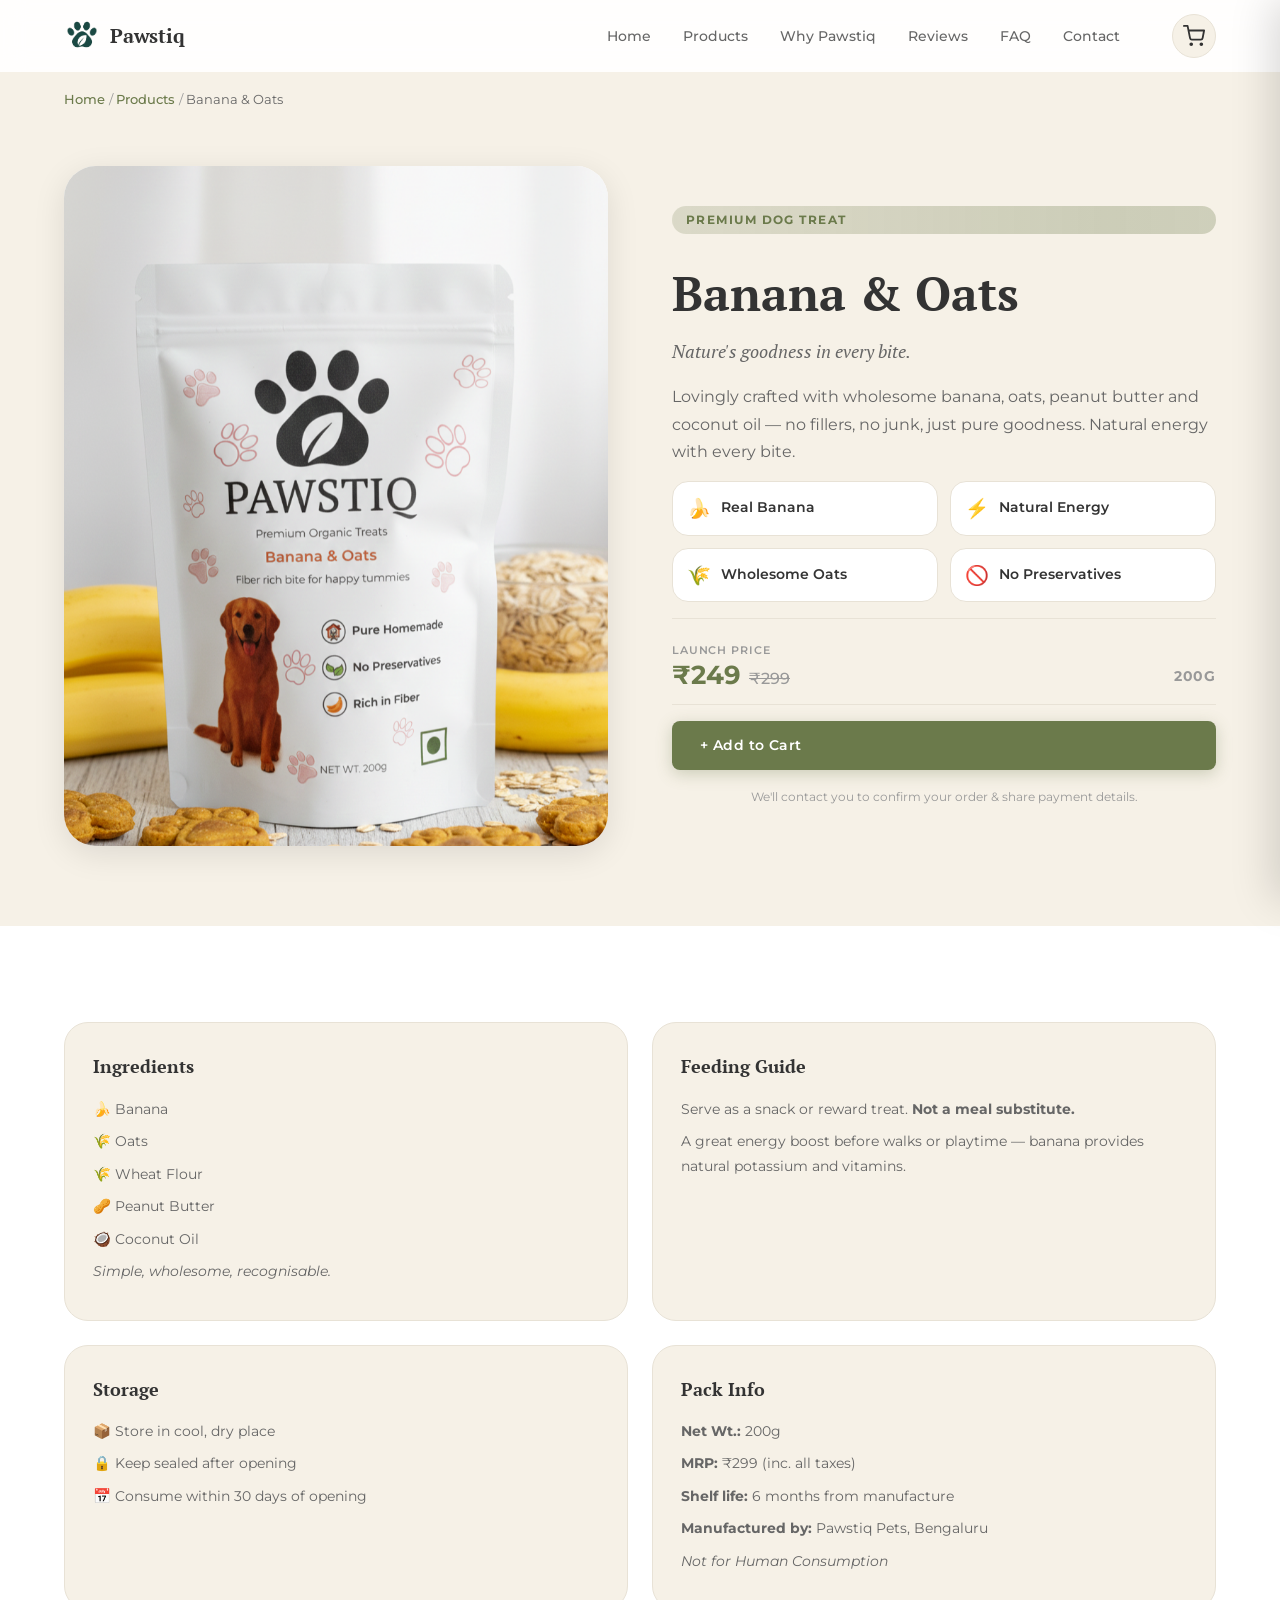
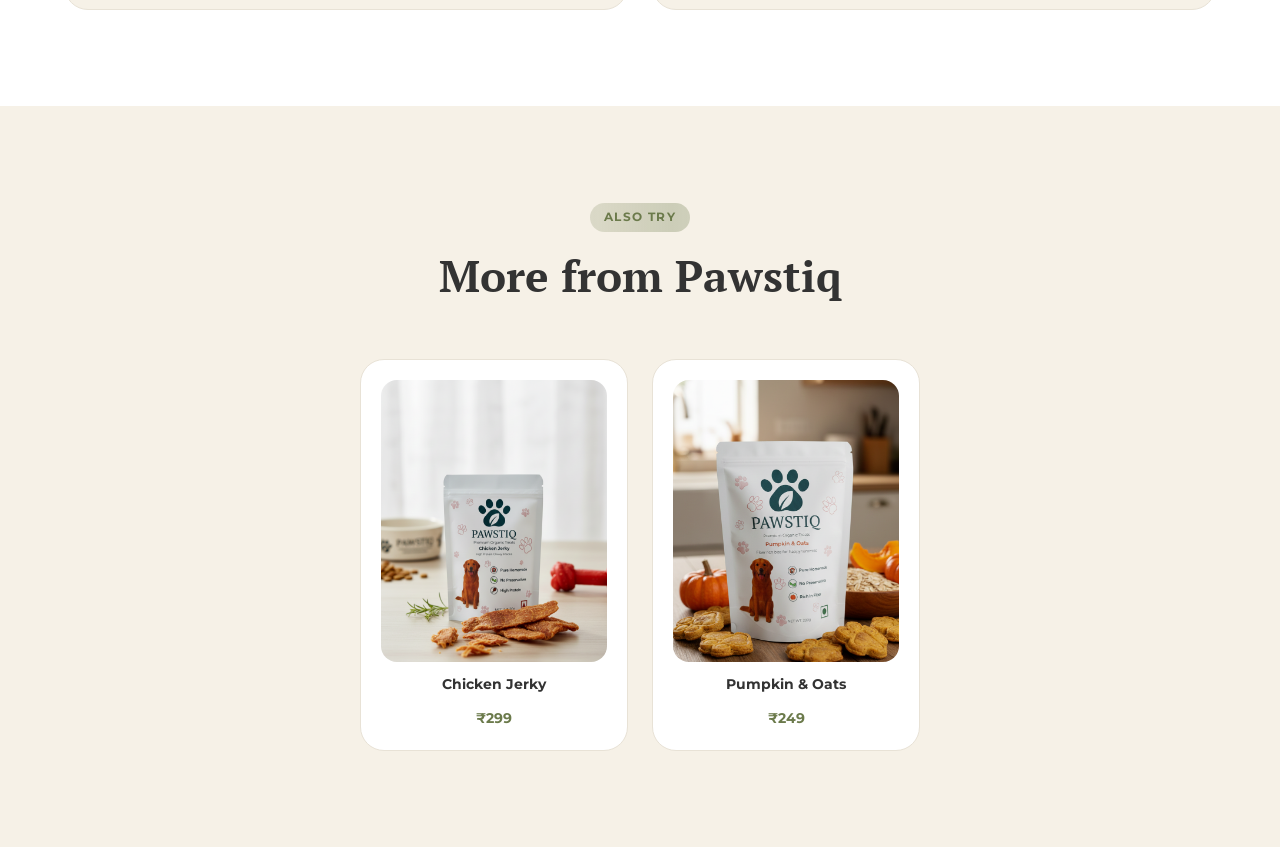
==== products/banana-oats.html @ e92ce101 "New product pages" ====
<!DOCTYPE html>
<html lang="en">
<head>
  <meta charset="UTF-8" />
  <meta name="viewport" content="width=device-width, initial-scale=1.0" />
  <title>Banana & Oats | Pawstiq Premium Organic Dog Treats</title>
  <meta name="description" content="Pawstiq Banana & Oats — banana, oats, wheat flour, peanut butter, coconut oil. Rich in fiber, natural energy. 200g for ₹249." />
  <link rel="icon" type="image/png" href="../assets/favicon.png" />
  <link rel="preconnect" href="https://fonts.googleapis.com" />
  <link rel="preconnect" href="https://fonts.gstatic.com" crossorigin />
  <link href="https://fonts.googleapis.com/css2?family=PT+Serif:ital,wght@0,400;0,700;1,400&family=Montserrat:wght@300;400;500;600;700&display=swap" rel="stylesheet" />
  <link rel="stylesheet" href="../css/style.css" />
  <link rel="stylesheet" href="../css/product.css" />
</head>
<body>

  <header class="navbar" id="navbar">
    <div class="nav-container">
      <a href="../index.html" class="nav-logo" aria-label="Pawstiq home">
        <img src="../assets/logo.png" alt="" class="logo-img" width="36" height="36" />
        <span class="logo-wordmark">Pawstiq</span>
      </a>
      <nav class="nav-menu" id="navMenu">
        <ul class="nav-list">
          <li><a href="../index.html#home" class="nav-link">Home</a></li>
          <li><a href="../index.html#products" class="nav-link">Products</a></li>
          <li><a href="../index.html#why-pawstiq" class="nav-link">Why Pawstiq</a></li>
          <li><a href="../index.html#reviews" class="nav-link">Reviews</a></li>
          <li><a href="../index.html#faq" class="nav-link">FAQ</a></li>
          <li><a href="../index.html#contact" class="nav-link">Contact</a></li>
        </ul>
      </nav>
      <button class="cart-btn" id="cartBtn" aria-label="Open cart">
        <svg width="22" height="22" viewBox="0 0 24 24" fill="none" stroke="currentColor" stroke-width="2" stroke-linecap="round" stroke-linejoin="round"><circle cx="9" cy="21" r="1"/><circle cx="20" cy="21" r="1"/><path d="M1 1h4l2.68 13.39a2 2 0 0 0 2 1.61h9.72a2 2 0 0 0 2-1.61L23 6H6"/></svg>
        <span class="cart-badge" id="cartBadge">0</span>
      </button>
      <button class="hamburger" id="hamburger" aria-label="Toggle menu" aria-expanded="false" aria-controls="navMenu">
        <span class="bar"></span><span class="bar"></span><span class="bar"></span>
      </button>
    </div>
  </header>

  <div class="breadcrumb">
    <div class="container">
      <a href="../index.html">Home</a> / <a href="../index.html#products">Products</a> / <span>Banana & Oats</span>
    </div>
  </div>

  <section class="product-hero">
    <div class="container">
      <div class="product-hero-grid">
        <div class="product-hero-image reveal">
          <img src="../images/banana.png" alt="Pawstiq Banana & Oats" />
        </div>
        <div class="product-hero-info reveal">
          <span class="section-tag">Premium Dog Treat</span>
          <h1 class="product-hero-title">Banana & Oats</h1>
          <p class="product-hero-tagline">Nature's goodness in every bite.</p>
          <p class="product-hero-desc">Lovingly crafted with wholesome banana, oats, peanut butter and coconut oil — no fillers, no junk, just pure goodness. Natural energy with every bite.</p>

          <div class="product-highlights">
            <div class="highlight-item"><span class="highlight-icon">🍌</span><span>Real Banana</span></div>
            <div class="highlight-item"><span class="highlight-icon">⚡</span><span>Natural Energy</span></div>
            <div class="highlight-item"><span class="highlight-icon">🌾</span><span>Wholesome Oats</span></div>
            <div class="highlight-item"><span class="highlight-icon">🚫</span><span>No Preservatives</span></div>
          </div>

          <div class="product-price-row">
            <div>
              <span class="price-label">Launch Price</span>
              <div class="price-value">₹249 <span class="price-mrp">₹299</span></div>
            </div>
            <span class="product-weight">200g</span>
          </div>

          <button class="btn btn-primary btn-lg add-to-cart-btn" data-id="banana" data-name="Banana & Oats" data-price="249" data-weight="200g" style="width:100%;justify-content:center;">+ Add to Cart</button>
          <p class="product-note">We'll contact you to confirm your order &amp; share payment details.</p>
        </div>
      </div>
    </div>
  </section>

  <section class="product-details section">
    <div class="container">
      <div class="product-details-grid">

        <div class="detail-card reveal">
          <h2>Ingredients</h2>
          <ul class="detail-list">
            <li>🍌 Banana</li>
            <li>🌾 Oats</li>
            <li>🌾 Wheat Flour</li>
            <li>🥜 Peanut Butter</li>
            <li>🥥 Coconut Oil</li>
          </ul>
          <p class="detail-note">Simple, wholesome, recognisable.</p>
        </div>

        <div class="detail-card reveal">
          <h2>Feeding Guide</h2>
          <p>Serve as a snack or reward treat. <strong>Not a meal substitute.</strong></p>
          <p>A great energy boost before walks or playtime — banana provides natural potassium and vitamins.</p>
        </div>

        <div class="detail-card reveal">
          <h2>Storage</h2>
          <ul class="detail-list">
            <li>📦 Store in cool, dry place</li>
            <li>🔒 Keep sealed after opening</li>
            <li>📅 Consume within 30 days of opening</li>
          </ul>
        </div>

        <div class="detail-card reveal">
          <h2>Pack Info</h2>
          <ul class="detail-list">
            <li><strong>Net Wt.:</strong> 200g</li>
            <li><strong>MRP:</strong> ₹299 (inc. all taxes)</li>
            <li><strong>Shelf life:</strong> 6 months from manufacture</li>
            <li><strong>Manufactured by:</strong> Pawstiq Pets, Bengaluru</li>
          </ul>
          <p class="detail-note">Not for Human Consumption</p>
        </div>

      </div>
    </div>
  </section>

  <section class="other-products section">
    <div class="container">
      <div class="section-header reveal">
        <span class="section-tag">Also Try</span>
        <h2 class="section-title">More from Pawstiq</h2>
      </div>
      <div class="other-products-grid">
        <a href="chicken-jerky.html" class="other-product-card reveal">
          <img src="../images/chicken.png" alt="Chicken Jerky" loading="lazy" />
          <span>Chicken Jerky</span>
          <span class="other-price">₹299</span>
        </a>
        <a href="pumpkin-oats.html" class="other-product-card reveal">
          <img src="../images/pumpkin.png" alt="Pumpkin & Oats" loading="lazy" />
          <span>Pumpkin & Oats</span>
          <span class="other-price">₹249</span>
        </a>
      </div>
    </div>
  </section>

  <!-- CART DRAWER -->
  <div class="cart-overlay" id="cartOverlay"></div>
  <div class="cart-drawer" id="cartDrawer" aria-label="Shopping cart">
    <div class="cart-header">
      <h2 class="cart-title">Your Cart</h2>
      <button class="cart-close" id="cartClose" aria-label="Close cart">&times;</button>
    </div>
    <div class="cart-empty" id="cartEmpty">
      <span>🐾</span>
      <p>Your cart is empty</p>
      <a href="../index.html#products" class="btn btn-outline" id="cartShopLink">Browse Treats</a>
    </div>
    <div class="cart-items" id="cartItems"></div>
    <div class="cart-footer" id="cartFooter">
      <div class="cart-total-row"><span>Total</span><span id="cartTotal">₹0</span></div>
      <button class="btn btn-primary btn-lg cart-checkout-btn" id="cartCheckoutBtn">Proceed to Checkout</button>
    </div>
  </div>

  <!-- CHECKOUT MODAL -->
  <div class="order-modal-overlay" id="orderModal" role="dialog" aria-modal="true" aria-label="Checkout">
    <div class="order-modal">
      <button class="order-modal-close" id="orderModalClose" aria-label="Close">&times;</button>
      <span class="section-tag">Checkout</span>
      <h2 class="order-modal-title">Delivery Details</h2>
      <p class="order-modal-subtitle">Fill in your details — we'll confirm and share payment info.</p>
      <form class="order-form" id="orderForm" novalidate>
        <div class="form-group"><label for="of-name">Your Name *</label><input type="text" id="of-name" name="name" placeholder="e.g. Priya Sharma" required /></div>
        <div class="form-group"><label for="of-phone">Phone Number *</label><input type="tel" id="of-phone" name="phone" placeholder="e.g. 9876543210" required /></div>
        <div class="form-group"><label for="of-address">House / Flat No. & Street *</label><textarea id="of-address" name="address" rows="2" placeholder="e.g. 12, 3rd Cross, MG Road" required></textarea></div>
        <div class="form-row">
          <div class="form-group"><label for="of-city">City *</label><input type="text" id="of-city" name="city" placeholder="Bengaluru" required /></div>
          <div class="form-group"><label for="of-state">State *</label><input type="text" id="of-state" name="state" placeholder="Karnataka" required /></div>
          <div class="form-group"><label for="of-pincode">Pincode *</label><input type="text" id="of-pincode" name="pincode" placeholder="560001" required maxlength="6" /></div>
        </div>
        <div class="form-group"><label for="of-notes">Special Instructions <span class="form-optional">(optional)</span></label><textarea id="of-notes" name="notes" rows="2" placeholder="Any allergies, delivery preferences, etc."></textarea></div>
        <div class="form-error" id="formError"></div>
        <button type="submit" class="btn btn-primary btn-lg form-submit" id="formSubmit">Review Order →</button>
      </form>
      <div class="order-confirm" id="orderConfirm">
        <span class="section-tag">Confirm Your Order</span>
        <h3 class="order-modal-title">Looks good?</h3>
        <div class="confirm-summary" id="confirmSummary"></div>
        <div class="confirm-actions"><button class="btn btn-outline" id="confirmBack">← Edit</button><button class="btn btn-primary" id="confirmSubmit">Yes, Place Order</button></div>
        <div class="form-error" id="confirmError"></div>
      </div>
      <div class="order-success" id="orderSuccess">
        <div class="order-success-icon">🐾</div>
        <h3>Order Received!</h3>
        <p>Thank you! We'll contact you shortly on <strong id="successPhone"></strong> to confirm your order and share payment details.</p>
        <button class="btn btn-outline" id="orderSuccessClose">Close</button>
      </div>
    </div>
  </div>

  <button class="back-to-top" id="backToTop" aria-label="Back to top">&#8593;</button>
  <script src="../js/script.js" defer></script>
</body>
</html>
---- css/style.css ----
/* =====================================================
   PAWSTIQ — Premium Organic Dog Treats
   style.css
   ===================================================== */

/* ---------- CSS Custom Properties ---------- */
:root {
  --olive:      #6B7A4B;
  --olive-dark: #556040;
  --olive-light:#8a9c5e;
  --beige:      #F6F1E7;
  --beige-dark: #ede6d6;
  --orange:     #E6A95A;
  --orange-dark:#d4913e;
  --white:      #FFFFFF;
  --text:       #333333;
  --text-light: #666666;
  --text-muted: #999999;
  --border:     #e8e2d6;

  --font-heading: 'PT Serif', Georgia, serif;
  --font-body:    'Montserrat', sans-serif;

  --radius-sm:  8px;
  --radius-md:  16px;
  --radius-lg:  24px;
  --radius-xl:  32px;

  --shadow-sm:  0 2px 8px rgba(0,0,0,.06);
  --shadow-md:  0 8px 32px rgba(0,0,0,.10);
  --shadow-lg:  0 16px 48px rgba(0,0,0,.14);
  --shadow-card:0 4px 24px rgba(107,122,75,.10);

  --transition: .3s ease;
  --nav-h:      72px;
}

/* ---------- Reset ---------- */
*, *::before, *::after { box-sizing: border-box; margin: 0; padding: 0; }
html { scroll-behavior: smooth; font-size: 16px; }
body {
  font-family: var(--font-body);
  color: var(--text);
  background: var(--white);
  line-height: 1.7;
  -webkit-font-smoothing: antialiased;
}
img { display: block; max-width: 100%; height: auto; }
a  { color: inherit; text-decoration: none; }
ul { list-style: none; }
button { cursor: pointer; border: none; background: none; font: inherit; }

/* ---------- Utility ---------- */
.container {
  width: 100%;
  max-width: 1200px;
  margin: 0 auto;
  padding: 0 24px;
}
.section { padding: 96px 0; }
.hide-mobile { display: none; }
@media (min-width: 768px) { .hide-mobile { display: inline; } }

/* ---------- Typography ---------- */
.section-tag {
  display: inline-block;
  font-size: .75rem;
  font-weight: 700;
  letter-spacing: .12em;
  text-transform: uppercase;
  color: var(--olive);
  background: rgba(107,122,75,.10);
  padding: 4px 14px;
  border-radius: 999px;
  margin-bottom: 16px;
}
.section-title {
  font-family: var(--font-heading);
  font-size: clamp(1.75rem, 4vw, 2.75rem);
  font-weight: 700;
  color: var(--text);
  line-height: 1.25;
  margin-bottom: 16px;
}
.section-subtitle {
  font-size: 1.05rem;
  color: var(--text-light);
  max-width: 560px;
}
.section-header {
  text-align: center;
  margin-bottom: 56px;
}
.section-header .section-subtitle { margin: 0 auto; }

/* ---------- Buttons ---------- */
.btn {
  display: inline-flex;
  align-items: center;
  gap: 8px;
  font-family: var(--font-body);
  font-size: .9rem;
  font-weight: 600;
  letter-spacing: .03em;
  padding: 12px 28px;
  border-radius: var(--radius-sm);
  transition: transform var(--transition), box-shadow var(--transition), background var(--transition), color var(--transition), border-color var(--transition);
  white-space: nowrap;
}
.btn:hover  { transform: translateY(-2px); }
.btn:active { transform: translateY(0); }

.btn-primary {
  background: var(--olive);
  color: var(--white);
  box-shadow: 0 4px 16px rgba(107,122,75,.30);
}
.btn-primary:hover {
  background: var(--olive-dark);
  box-shadow: 0 8px 24px rgba(107,122,75,.40);
}
.btn-outline {
  background: transparent;
  color: var(--olive);
  border: 2px solid var(--olive);
}
.btn-outline:hover {
  background: var(--olive);
  color: var(--white);
}
.btn-lg { font-size: 1rem; padding: 15px 36px; }

/* ======================================================
   NAVBAR
   ====================================================== */
.navbar {
  position: fixed;
  top: 0; left: 0; right: 0;
  z-index: 1000;
  height: var(--nav-h);
  background: rgba(255,255,255,.92);
  backdrop-filter: blur(12px);
  -webkit-backdrop-filter: blur(12px);
  border-bottom: 1px solid transparent;
  transition: border-color var(--transition), box-shadow var(--transition);
}
.navbar.scrolled {
  border-color: var(--border);
  box-shadow: var(--shadow-sm);
}
.nav-container {
  max-width: 1200px;
  margin: 0 auto;
  padding: 0 24px;
  height: 100%;
  display: flex;
  align-items: center;
  gap: 32px;
}
.nav-logo { flex-shrink: 0; display: flex; align-items: center; gap: 10px; }
.logo-img { height: 36px; width: 36px; object-fit: contain; }
.logo-wordmark {
  font-family: var(--font-heading);
  font-size: 1.25rem;
  font-weight: 700;
  color: var(--text);
  letter-spacing: -.01em;
}
.nav-menu { margin-left: auto; }
.nav-list {
  display: flex;
  align-items: center;
  gap: 8px;
}
.nav-link {
  font-size: .875rem;
  font-weight: 500;
  color: var(--text-light);
  padding: 6px 12px;
  border-radius: var(--radius-sm);
  transition: color var(--transition), background var(--transition);
}
.nav-link:hover, .nav-link.active {
  color: var(--olive);
  background: rgba(107,122,75,.08);
}
.nav-cta { margin-left: 8px; padding: 10px 22px; }
.hamburger {
  display: none;
  flex-direction: column;
  gap: 5px;
  padding: 8px;
  margin-left: auto;
}
.bar {
  width: 22px;
  height: 2px;
  background: var(--text);
  border-radius: 2px;
  transition: transform var(--transition), opacity var(--transition);
}
.hamburger.open .bar:nth-child(1) { transform: rotate(45deg) translate(5px,5px); }
.hamburger.open .bar:nth-child(2) { opacity: 0; }
.hamburger.open .bar:nth-child(3) { transform: rotate(-45deg) translate(5px,-5px); }

/* ======================================================
   HERO
   ====================================================== */
.hero {
  position: relative;
  min-height: 100vh;
  display: flex;
  align-items: center;
  overflow: hidden;
}
.hero-bg {
  position: absolute;
  inset: 0;
  z-index: 0;
}
.hero-img {
  width: 100%;
  height: 100%;
  object-fit: cover;
  object-position: center 30%;
}
.hero-overlay {
  position: absolute;
  inset: 0;
  background: linear-gradient(
    135deg,
    rgba(30,45,15,.82) 0%,
    rgba(50,65,25,.65) 50%,
    rgba(30,45,15,.50) 100%
  );
}
.hero-content {
  position: relative;
  z-index: 1;
  max-width: 700px;
  padding: calc(var(--nav-h) + 48px) 24px 80px;
  margin: 0 auto 0 calc(50% - 600px);
}
@media (max-width: 1260px) { .hero-content { margin-left: 24px; } }
.hero-tag {
  display: inline-block;
  font-size: .72rem;
  font-weight: 700;
  letter-spacing: .14em;
  text-transform: uppercase;
  color: var(--orange);
  background: rgba(230,169,90,.15);
  border: 1px solid rgba(230,169,90,.30);
  padding: 5px 14px;
  border-radius: 999px;
  margin-bottom: 24px;
}
.hero-headline {
  font-family: var(--font-heading);
  font-size: clamp(2.5rem, 6vw, 4.5rem);
  font-weight: 700;
  color: var(--white);
  line-height: 1.15;
  margin-bottom: 24px;
}
.hero-sub {
  font-size: clamp(.95rem, 2vw, 1.2rem);
  color: rgba(255,255,255,.82);
  margin-bottom: 40px;
  line-height: 1.7;
}
.hero-actions {
  display: flex;
  flex-wrap: wrap;
  gap: 16px;
  margin-bottom: 40px;
}
.hero-actions .btn-outline {
  color: var(--white);
  border-color: rgba(255,255,255,.6);
}
.hero-actions .btn-outline:hover {
  background: rgba(255,255,255,.15);
  border-color: var(--white);
}
.hero-trust {
  display: flex;
  flex-wrap: wrap;
  gap: 16px;
}
.hero-trust span {
  font-size: .8rem;
  font-weight: 600;
  color: rgba(255,255,255,.75);
  letter-spacing: .04em;
}

/* ======================================================
   ABOUT
   ====================================================== */
.about { background: var(--beige); }
.about-inner { max-width: 720px; margin: 0 auto; text-align: center; }
.about-badge {
  display: inline-block;
  font-size: .72rem;
  font-weight: 700;
  letter-spacing: .12em;
  text-transform: uppercase;
  color: var(--orange);
  margin-bottom: 16px;
}
.about-text {
  font-size: 1.05rem;
  color: var(--text-light);
  margin-bottom: 16px;
}
.about-stats {
  display: flex;
  justify-content: center;
  gap: 48px;
  margin-top: 48px;
  padding-top: 48px;
  border-top: 1px solid var(--border);
  flex-wrap: wrap;
}
.stat { text-align: center; }
.stat-number {
  display: block;
  font-family: var(--font-heading);
  font-size: 2.25rem;
  font-weight: 700;
  color: var(--olive);
  line-height: 1;
  margin-bottom: 6px;
}
.stat-label {
  font-size: .78rem;
  font-weight: 600;
  letter-spacing: .08em;
  text-transform: uppercase;
  color: var(--text-muted);
}

/* ======================================================
   WHY PAWSTIQ / PROMISE
   ====================================================== */
.promise { background: var(--white); }
.promise-grid {
  display: grid;
  grid-template-columns: repeat(2, 1fr);
  gap: 24px;
}
@media (min-width: 900px) {
  .promise-grid { grid-template-columns: repeat(4, 1fr); }
}
.promise-card {
  background: var(--beige);
  border-radius: var(--radius-lg);
  padding: 36px 28px;
  border: 1px solid var(--border);
  transition: transform var(--transition), box-shadow var(--transition);
}
.promise-card:hover {
  transform: translateY(-6px);
  box-shadow: var(--shadow-card);
}
.promise-icon {
  font-size: 2.25rem;
  margin-bottom: 16px;
}
.promise-card h3 {
  font-family: var(--font-heading);
  font-size: 1.15rem;
  margin-bottom: 10px;
}
.promise-card p { font-size: .9rem; color: var(--text-light); }

/* ---------- About ---------- */
.about { background: var(--beige); }
.about-inner { max-width: 720px; margin: 0 auto; text-align: center; }

/* ---------- Promise ---------- */
.products { background: var(--beige); }
.products-grid {
  display: grid;
  grid-template-columns: 1fr;
  gap: 28px;
}
@media (min-width: 640px) {
  .products-grid { grid-template-columns: repeat(2, 1fr); }
}
@media (min-width: 960px) {
  .products-grid { grid-template-columns: repeat(3, 1fr); }
}
.product-card {
  background: var(--white);
  border-radius: var(--radius-xl);
  overflow: hidden;
  border: 1px solid var(--border);
  box-shadow: var(--shadow-sm);
  transition: transform var(--transition), box-shadow var(--transition);
  position: relative;
  display: flex;
  flex-direction: column;
}
.product-card:hover {
  transform: translateY(-8px);
  box-shadow: var(--shadow-md);
}
.product-badge {
  position: absolute;
  top: 16px;
  left: 16px;
  z-index: 2;
  font-size: .7rem;
  font-weight: 700;
  letter-spacing: .08em;
  text-transform: uppercase;
  color: var(--white);
  background: var(--orange);
  padding: 4px 12px;
  border-radius: 999px;
}
.product-image-wrap {
  background: var(--beige);
  aspect-ratio: 4/5;
  display: flex;
  align-items: center;
  justify-content: center;
  overflow: hidden;
  padding: 0;
}
.product-img {
  width: 100%;
  height: 100%;
  object-fit: cover;
  transition: transform .5s ease;
}
.product-card:hover .product-img { transform: scale(1.05); }
.product-body {
  padding: 28px;
  flex: 1;
  display: flex;
  flex-direction: column;
}
.product-name {
  font-family: var(--font-heading);
  font-size: 1.4rem;
  margin-bottom: 10px;
}
.product-desc {
  font-size: .9rem;
  color: var(--text-light);
  margin-bottom: 16px;
  line-height: 1.65;
}
.product-tags {
  display: flex;
  flex-wrap: wrap;
  gap: 8px;
  margin-bottom: 24px;
}
.product-tags li {
  font-size: .75rem;
  font-weight: 600;
  color: var(--olive);
  background: rgba(107,122,75,.10);
  padding: 4px 12px;
  border-radius: 999px;
}
.product-footer {
  display: flex;
  align-items: center;
  justify-content: space-between;
  gap: 12px;
  margin-top: auto;
  flex-wrap: wrap;
}
.product-price { display: flex; flex-direction: column; }
.price-label {
  font-size: .68rem;
  font-weight: 600;
  letter-spacing: .08em;
  text-transform: uppercase;
  color: var(--text-muted);
}
.price-value {
  font-family: var(--font-body), 'Noto Sans', Arial, sans-serif;
  font-size: 1.6rem;
  font-weight: 700;
  color: var(--olive);
  line-height: 1;
  display: flex;
  align-items: baseline;
  gap: 8px;
}
.price-mrp {
  font-size: 1rem;
  font-weight: 500;
  color: var(--text-muted);
  text-decoration: line-through;
}
.section-cta {
  text-align: center;
  margin-top: 56px;
}
.section-cta p {
  font-size: 1rem;
  color: var(--text-light);
  margin-bottom: 20px;
  font-style: italic;
}

/* ======================================================
   INGREDIENTS
   ====================================================== */
.ingredients { background: var(--olive); }
.ingredients .section-tag { color: var(--orange); background: rgba(230,169,90,.15); }
.ingredients .section-title { color: var(--white); }
.ingredients .section-subtitle { color: rgba(255,255,255,.75); }
.ingredients-grid {
  display: grid;
  grid-template-columns: repeat(4, 1fr);
  gap: 20px;
  margin-bottom: 40px;
}
@media (min-width: 960px) {
  .ingredients-grid { grid-template-columns: repeat(7, 1fr); }
}
.ingredient {
  background: rgba(255,255,255,.10);
  border: 1px solid rgba(255,255,255,.18);
  border-radius: var(--radius-md);
  padding: 28px 16px;
  text-align: center;
  transition: background var(--transition), transform var(--transition);
}
.ingredient:hover {
  background: rgba(255,255,255,.18);
  transform: translateY(-4px);
}
.ingredient-icon { font-size: 2.25rem; display: block; margin-bottom: 10px; }
.ingredient-name {
  font-size: .8rem;
  font-weight: 600;
  color: rgba(255,255,255,.85);
  letter-spacing: .04em;
}
.ingredients-note {
  text-align: center;
  font-style: italic;
  font-size: .95rem;
  color: rgba(255,255,255,.65);
}

/* ======================================================
   TESTIMONIALS
   ====================================================== */
.reviews { background: var(--white); }
.testimonials-slider {
  overflow: hidden;
  border-radius: var(--radius-lg);
}
.testimonials-track {
  display: flex;
  gap: 24px;
  transition: transform .5s cubic-bezier(.4,0,.2,1);
}
.testimonial-card {
  flex: 0 0 calc(33.33% - 16px);
  background: var(--beige);
  border-radius: var(--radius-lg);
  padding: 32px 28px;
  border: 1px solid var(--border);
}
.testimonial-top {
  display: flex;
  align-items: center;
  justify-content: space-between;
  margin-bottom: 16px;
}
.testimonial-avatar {
  width: 48px;
  height: 48px;
  border-radius: 50%;
  background: var(--beige-dark);
  border: 2px solid var(--border);
  display: flex;
  align-items: center;
  justify-content: center;
  font-size: 1.5rem;
}
.testimonial-stars {
  color: var(--orange);
  font-size: 1rem;
  letter-spacing: .05em;
}
.testimonial-text {
  font-size: .92rem;
  color: var(--text-light);
  line-height: 1.7;
  font-style: italic;
  margin-bottom: 20px;
}
.testimonial-author { display: flex; flex-direction: column; gap: 2px; }
.author-name { font-size: .9rem; font-weight: 700; color: var(--text); }
.author-location { font-size: .78rem; color: var(--text-muted); }
.testimonial-link {
  display: inline-block;
  margin-top: 14px;
  font-size: .78rem;
  font-weight: 600;
  color: var(--olive);
  letter-spacing: .03em;
  transition: color var(--transition);
}
.testimonial-link:hover { color: var(--olive-dark); }
.slider-controls {
  display: flex;
  align-items: center;
  justify-content: center;
  gap: 16px;
  margin-top: 32px;
}
.slider-btn {
  width: 44px;
  height: 44px;
  border-radius: 50%;
  border: 2px solid var(--border);
  background: var(--white);
  color: var(--text);
  font-size: 1.1rem;
  transition: background var(--transition), border-color var(--transition), color var(--transition);
}
.slider-btn:hover {
  background: var(--olive);
  border-color: var(--olive);
  color: var(--white);
}
.slider-dots { display: flex; gap: 8px; }
.dot {
  width: 8px;
  height: 8px;
  border-radius: 50%;
  background: var(--border);
  cursor: pointer;
  transition: background var(--transition), transform var(--transition);
}
.dot.active { background: var(--olive); transform: scale(1.3); }

/* ======================================================
   INSTAGRAM GALLERY
   ====================================================== */
.instagram { background: var(--beige); }
.instagram-grid {
  display: grid;
  grid-template-columns: repeat(3, 1fr);
  gap: 12px;
}
.insta-item {
  position: relative;
  aspect-ratio: 1;
  border-radius: var(--radius-md);
  overflow: hidden;
  display: block;
}
.insta-placeholder {
  width: 100%;
  height: 100%;
  display: flex;
  align-items: center;
  justify-content: center;
}
.insta-emoji { font-size: 3rem; }
.insta-overlay {
  position: absolute;
  inset: 0;
  background: rgba(107,122,75,.75);
  display: flex;
  align-items: center;
  justify-content: center;
  opacity: 0;
  transition: opacity var(--transition);
}
.insta-overlay span {
  color: var(--white);
  font-size: .8rem;
  font-weight: 600;
  letter-spacing: .04em;
}
.insta-item:hover .insta-overlay { opacity: 1; }

/* ======================================================
   FAQ
   ====================================================== */
.faq { background: var(--white); }
.faq-list {
  max-width: 760px;
  margin: 0 auto;
  display: flex;
  flex-direction: column;
  gap: 12px;
}
.faq-item {
  border: 1px solid var(--border);
  border-radius: var(--radius-md);
  overflow: hidden;
  transition: box-shadow var(--transition);
}
.faq-item:has(.faq-question[aria-expanded="true"]) { box-shadow: var(--shadow-sm); }
.faq-question {
  width: 100%;
  display: flex;
  align-items: center;
  justify-content: space-between;
  padding: 20px 24px;
  font-size: .95rem;
  font-weight: 600;
  color: var(--text);
  text-align: left;
  background: var(--white);
  transition: background var(--transition), color var(--transition);
  gap: 16px;
}
.faq-question:hover { background: var(--beige); color: var(--olive); }
.faq-question[aria-expanded="true"] {
  background: var(--beige);
  color: var(--olive);
  border-bottom: 1px solid var(--border);
}
.faq-icon {
  font-size: 1.4rem;
  font-weight: 300;
  flex-shrink: 0;
  color: var(--olive);
  transition: transform var(--transition);
  line-height: 1;
}
.faq-question[aria-expanded="true"] .faq-icon { transform: rotate(45deg); }
.faq-answer {
  max-height: 0;
  overflow: hidden;
  transition: max-height .4s ease, padding .3s ease;
}
.faq-answer.open { max-height: 300px; }
.faq-answer p {
  padding: 20px 24px;
  font-size: .9rem;
  color: var(--text-light);
  line-height: 1.7;
}
.faq-answer a { color: var(--olive); font-weight: 600; text-decoration: underline; }

/* ======================================================
   CONTACT
   ====================================================== */
.contact { background: var(--beige); }
.contact-grid {
  display: grid;
  grid-template-columns: repeat(auto-fit, minmax(230px, 1fr));
  gap: 24px;
}
.contact-card {
  background: var(--white);
  border-radius: var(--radius-lg);
  padding: 32px 24px;
  text-align: center;
  border: 1px solid var(--border);
  transition: transform var(--transition), box-shadow var(--transition);
}
.contact-card:hover {
  transform: translateY(-4px);
  box-shadow: var(--shadow-card);
}
.contact-icon { font-size: 2rem; margin-bottom: 12px; }
.contact-card h3 {
  font-family: var(--font-heading);
  font-size: 1.1rem;
  margin-bottom: 8px;
}
.contact-card p { font-size: .88rem; color: var(--text-light); margin-bottom: 16px; }
.contact-location {
  font-size: .88rem;
  font-weight: 600;
  color: var(--text-muted);
}
.qr-code {
  display: block;
  margin: 0 auto 16px;
  border-radius: var(--radius-sm);
  border: 1px solid var(--border);
}

/* ======================================================
   FOOTER
   ====================================================== */
.footer {
  background: #1c2412;
  color: rgba(255,255,255,.65);
  padding: 64px 0 0;
}
.footer-grid {
  display: grid;
  grid-template-columns: 2fr 1fr 1fr 1.5fr;
  gap: 48px;
  padding-bottom: 48px;
  border-bottom: 1px solid rgba(255,255,255,.10);
}
.footer-logo-wrap {
  display: flex;
  align-items: center;
  gap: 10px;
  margin-bottom: 16px;
}
.footer-logo { width: 36px; height: 36px; object-fit: contain; filter: brightness(0) invert(1); }
.footer-logo-wordmark {
  font-family: var(--font-heading);
  font-size: 1.25rem;
  font-weight: 700;
  color: var(--white);
  letter-spacing: -.01em;
}
.footer-brand p { font-size: .88rem; line-height: 1.7; max-width: 280px; }
.footer-socials {
  display: flex;
  gap: 16px;
  margin-top: 20px;
}
.footer-socials a {
  width: 36px;
  height: 36px;
  border-radius: 50%;
  background: rgba(255,255,255,.08);
  display: flex;
  align-items: center;
  justify-content: center;
  color: rgba(255,255,255,.65);
  transition: background var(--transition), color var(--transition);
}
.footer-socials a:hover {
  background: var(--olive);
  color: var(--white);
}
.footer-links h4, .footer-contact h4 {
  font-family: var(--font-heading);
  font-size: .95rem;
  color: var(--white);
  margin-bottom: 20px;
}
.footer-links ul { display: flex; flex-direction: column; gap: 10px; }
.footer-links a {
  font-size: .88rem;
  color: rgba(255,255,255,.55);
  transition: color var(--transition);
}
.footer-links a:hover { color: var(--orange); }
.footer-contact p { font-size: .88rem; margin-bottom: 8px; }
.footer-contact a {
  color: rgba(255,255,255,.55);
  transition: color var(--transition);
}
.footer-contact a:hover { color: var(--orange); }
.footer-bottom {
  display: flex;
  align-items: center;
  justify-content: space-between;
  padding: 24px 0;
  font-size: .82rem;
  flex-wrap: wrap;
  gap: 8px;
}

/* ======================================================
   FLOATING WHATSAPP
   ====================================================== */
.whatsapp-float {
  position: fixed;
  bottom: 28px;
  right: 28px;
  z-index: 999;
  width: 56px;
  height: 56px;
  border-radius: 50%;
  background: #25d366;
  color: var(--white);
  display: flex;
  align-items: center;
  justify-content: center;
  box-shadow: 0 4px 20px rgba(37,211,102,.45);
  transition: transform var(--transition), box-shadow var(--transition);
}
.whatsapp-float:hover {
  transform: scale(1.1);
  box-shadow: 0 8px 28px rgba(37,211,102,.55);
}
.whatsapp-tooltip {
  position: absolute;
  right: 68px;
  white-space: nowrap;
  background: var(--text);
  color: var(--white);
  font-size: .78rem;
  font-weight: 600;
  padding: 6px 14px;
  border-radius: var(--radius-sm);
  opacity: 0;
  pointer-events: none;
  transform: translateX(8px);
  transition: opacity var(--transition), transform var(--transition);
}
.whatsapp-tooltip::after {
  content: '';
  position: absolute;
  right: -6px;
  top: 50%;
  transform: translateY(-50%);
  border: 6px solid transparent;
  border-left-color: var(--text);
  border-right: none;
}
.whatsapp-float:hover .whatsapp-tooltip {
  opacity: 1;
  transform: translateX(0);
}

.form-row {
  display: grid;
  grid-template-columns: 1fr 1fr 1fr;
  gap: 12px;
}
@media (max-width: 480px) {
  .form-row { grid-template-columns: 1fr 1fr; }
}
.order-total {
  display: flex;
  align-items: center;
  justify-content: space-between;
  background: var(--beige-dark);
  border: 1.5px solid var(--border);
  border-radius: var(--radius-sm);
  padding: 12px 16px;
  font-weight: 700;
}
.order-total span:first-child {
  font-size: .85rem;
  letter-spacing: .05em;
  text-transform: uppercase;
  color: var(--text-light);
}
#orderTotalAmount {
  font-family: var(--font-body);
  font-size: 1.3rem;
  color: var(--olive);
}
.order-form { display: flex; flex-direction: column; gap: 16px; }
.form-group { display: flex; flex-direction: column; gap: 6px; }
.form-group label {
  font-size: .82rem;
  font-weight: 700;
  letter-spacing: .04em;
  text-transform: uppercase;
  color: var(--text);
}
.form-optional { font-weight: 400; text-transform: none; color: var(--text-muted); }
.form-group input,
.form-group textarea,
.form-group select {
  font-family: var(--font-body);
  font-size: .95rem;
  color: var(--text);
  background: var(--beige);
  border: 1.5px solid var(--border);
  border-radius: var(--radius-sm);
  padding: 10px 14px;
  transition: border-color var(--transition), box-shadow var(--transition);
  width: 100%;
  resize: none;
}
.form-group input:focus,
.form-group textarea:focus,
.form-group select:focus {
  outline: none;
  border-color: var(--olive);
  box-shadow: 0 0 0 3px rgba(107,122,75,.12);
}
.form-section-label {
  font-size: .82rem;
  font-weight: 700;
  letter-spacing: .04em;
  text-transform: uppercase;
  color: var(--text);
  margin-bottom: -4px;
}
.form-qty-grid { display: flex; flex-direction: column; gap: 10px; }
.form-qty-item {
  display: flex;
  align-items: center;
  gap: 12px;
  background: var(--beige);
  border: 1.5px solid var(--border);
  border-radius: var(--radius-sm);
  padding: 12px 14px;
}
.form-qty-name { font-size: .9rem; font-weight: 600; flex: 1; }
.form-qty-price { font-size: .78rem; color: var(--text-muted); }
.form-qty-item select {
  width: 70px;
  padding: 6px 10px;
  flex-shrink: 0;
  background: var(--white);
}
.form-error {
  font-size: .85rem;
  color: #c0392b;
  min-height: 20px;
}
.form-submit { width: 100%; justify-content: center; margin-top: 4px; }
.form-submit:disabled { opacity: .65; cursor: not-allowed; transform: none; }

/* Confirmation step */
.order-confirm { display: none; }
.order-confirm.show { display: block; }
.confirm-summary {
  background: var(--beige);
  border: 1.5px solid var(--border);
  border-radius: var(--radius-md);
  padding: 16px 20px;
  margin: 16px 0;
  font-size: .9rem;
  line-height: 2;
}
.confirm-summary strong { color: var(--olive); }
.confirm-actions {
  display: flex;
  gap: 12px;
  margin-top: 4px;
}
.confirm-actions .btn { flex: 1; justify-content: center; }
.order-success {
  display: none;
  text-align: center;
  padding: 24px 0;
}
.order-success.show { display: block; }
.order-success-icon { font-size: 3rem; margin-bottom: 16px; }
.order-success h3 {
  font-family: var(--font-heading);
  font-size: 1.5rem;
  margin-bottom: 12px;
  color: var(--olive);
}
.order-success p { font-size: .95rem; color: var(--text-light); margin-bottom: 24px; line-height: 1.7; }
.order-modal-overlay {
  position: fixed;
  inset: 0;
  z-index: 2000;
  background: rgba(0,0,0,.55);
  backdrop-filter: blur(4px);
  -webkit-backdrop-filter: blur(4px);
  display: flex;
  align-items: center;
  justify-content: center;
  padding: 24px;
  opacity: 0;
  pointer-events: none;
  transition: opacity .3s ease;
}
.order-modal-overlay.open {
  opacity: 1;
  pointer-events: all;
}
.order-modal {
  background: var(--white);
  border-radius: var(--radius-xl);
  padding: 36px 32px;
  width: 100%;
  max-width: 640px;
  max-height: 90vh;
  overflow-y: auto;
  position: relative;
  transform: translateY(28px);
  transition: transform .35s ease;
  box-shadow: var(--shadow-lg);
}
.order-modal-overlay.open .order-modal {
  transform: translateY(0);
}
.order-modal-close {
  position: absolute;
  top: 16px;
  right: 20px;
  font-size: 1.6rem;
  line-height: 1;
  color: var(--text-muted);
  transition: color var(--transition);
}
.order-modal-close:hover { color: var(--text); }
.order-modal-title {
  font-family: var(--font-heading);
  font-size: 1.4rem;
  margin-bottom: 8px;
  margin-top: 8px;
}
.order-modal-subtitle {
  font-size: .875rem;
  color: var(--text-light);
  margin-bottom: 20px;
  line-height: 1.6;
}
.order-modal iframe {
  border-radius: var(--radius-md);
  display: block;
}

@media (max-width: 480px) {
  .order-modal { padding: 28px 20px; }
  .order-modal iframe { height: 480px; }
}

/* ======================================================
   BACK TO TOP
   ====================================================== */
.back-to-top {
  position: fixed;
  bottom: 96px;
  right: 28px;
  z-index: 999;
  width: 44px;
  height: 44px;
  border-radius: 50%;
  background: var(--olive);
  color: var(--white);
  font-size: 1.1rem;
  display: flex;
  align-items: center;
  justify-content: center;
  box-shadow: var(--shadow-md);
  opacity: 0;
  pointer-events: none;
  transform: translateY(16px);
  transition: opacity var(--transition), transform var(--transition);
}
.back-to-top.visible { opacity: 1; pointer-events: all; transform: translateY(0); }
.back-to-top:hover { background: var(--olive-dark); }

.card-qty-control {
  display: flex;
  align-items: center;
  gap: 8px;
  background: var(--beige);
  border: 1.5px solid var(--olive);
  border-radius: var(--radius-sm);
  padding: 6px 10px;
}
.card-qty-btn {
  width: 26px;
  height: 26px;
  border-radius: 50%;
  border: none;
  background: var(--olive);
  color: var(--white);
  font-size: 1rem;
  font-weight: 700;
  display: flex;
  align-items: center;
  justify-content: center;
  cursor: pointer;
  line-height: 1;
  transition: background var(--transition), transform var(--transition);
}
.card-qty-btn:hover { background: var(--olive-dark); transform: scale(1.1); }
.card-qty-num {
  font-size: .95rem;
  font-weight: 700;
  color: var(--olive);
  min-width: 18px;
  text-align: center;
}

/* ======================================================
   CART
   ====================================================== */
.cart-btn {
  position: relative;
  display: flex;
  align-items: center;
  justify-content: center;
  width: 44px;
  height: 44px;
  border-radius: 50%;
  background: var(--beige);
  border: 1.5px solid var(--border);
  color: var(--text);
  cursor: pointer;
  transition: background var(--transition), border-color var(--transition);
  margin-left: 8px;
}
.cart-btn:hover { background: var(--beige-dark); border-color: var(--olive); }
.cart-badge {
  position: absolute;
  top: -4px;
  right: -4px;
  width: 18px;
  height: 18px;
  border-radius: 50%;
  background: var(--olive);
  color: var(--white);
  font-size: .65rem;
  font-weight: 700;
  display: flex;
  align-items: center;
  justify-content: center;
  opacity: 0;
  transform: scale(0);
  transition: opacity .2s, transform .2s;
}
.cart-badge.visible { opacity: 1; transform: scale(1); }

/* Overlay */
.cart-overlay {
  position: fixed;
  inset: 0;
  z-index: 1998;
  background: rgba(0,0,0,.45);
  opacity: 0;
  pointer-events: none;
  transition: opacity .3s ease;
}
.cart-overlay.open { opacity: 1; pointer-events: all; }

/* Drawer */
.cart-drawer {
  position: fixed;
  top: 0; right: 0; bottom: 0;
  z-index: 1999;
  width: 100%;
  max-width: 420px;
  background: var(--white);
  box-shadow: -8px 0 40px rgba(0,0,0,.15);
  display: flex;
  flex-direction: column;
  transform: translateX(100%);
  transition: transform .35s cubic-bezier(.22,1,.36,1);
}
.cart-drawer.open { transform: translateX(0); }

.cart-header {
  display: flex;
  align-items: center;
  justify-content: space-between;
  padding: 20px 24px;
  border-bottom: 1px solid var(--border);
  flex-shrink: 0;
}
.cart-title {
  font-family: var(--font-heading);
  font-size: 1.25rem;
}
.cart-close {
  font-size: 1.6rem;
  color: var(--text-muted);
  line-height: 1;
  transition: color var(--transition);
}
.cart-close:hover { color: var(--text); }

.cart-empty {
  display: flex;
  flex-direction: column;
  align-items: center;
  justify-content: center;
  gap: 12px;
  flex: 1;
  padding: 40px;
  text-align: center;
}
.cart-empty span { font-size: 3rem; }
.cart-empty p { color: var(--text-light); font-size: .95rem; }

.cart-items {
  flex: 1;
  overflow-y: auto;
  padding: 16px 24px;
  display: flex;
  flex-direction: column;
  gap: 16px;
}
.cart-item {
  display: flex;
  align-items: center;
  gap: 14px;
  padding: 14px;
  background: var(--beige);
  border-radius: var(--radius-md);
  border: 1px solid var(--border);
}
.cart-item-img {
  width: 60px;
  height: 60px;
  object-fit: cover;
  border-radius: var(--radius-sm);
  flex-shrink: 0;
}
.cart-item-info { flex: 1; min-width: 0; }
.cart-item-name { font-size: .9rem; font-weight: 700; margin-bottom: 2px; }
.cart-item-price { font-size: .82rem; color: var(--olive); font-weight: 600; }
.cart-item-controls {
  display: flex;
  align-items: center;
  gap: 8px;
  flex-shrink: 0;
}
.qty-btn {
  width: 28px;
  height: 28px;
  border-radius: 50%;
  border: 1.5px solid var(--border);
  background: var(--white);
  font-size: 1rem;
  font-weight: 600;
  display: flex;
  align-items: center;
  justify-content: center;
  cursor: pointer;
  transition: background var(--transition), border-color var(--transition);
  line-height: 1;
}
.qty-btn:hover { background: var(--olive); border-color: var(--olive); color: var(--white); }
.qty-count { font-size: .9rem; font-weight: 700; min-width: 16px; text-align: center; }

.cart-footer {
  padding: 20px 24px;
  border-top: 1px solid var(--border);
  flex-shrink: 0;
  display: flex;
  flex-direction: column;
  gap: 14px;
}
.cart-total-row {
  display: flex;
  justify-content: space-between;
  align-items: center;
  font-size: 1rem;
  font-weight: 700;
}
.cart-total-row span:last-child {
  font-size: 1.4rem;
  color: var(--olive);
  font-family: var(--font-body);
}
.cart-checkout-btn { width: 100%; justify-content: center; }

/* ======================================================
   ADVANCED VISUAL EFFECTS
   ====================================================== */

/* Shimmer gradient on section tags */
.section-tag {
  background-image: linear-gradient(90deg,
    rgba(107,122,75,.10) 0%,
    rgba(107,122,75,.22) 40%,
    rgba(107,122,75,.10) 100%);
  background-size: 200% auto;
  animation: shimmer 4s linear infinite;
}
.hero-tag {
  background-size: 200% auto;
  animation: shimmer 3s linear infinite, hero-tag-float 3s ease-in-out infinite;
}
@keyframes shimmer {
  0%   { background-position: 200% center; }
  100% { background-position: -200% center; }
}
@keyframes hero-tag-float {
  0%, 100% { transform: translateY(0); }
  50%       { transform: translateY(-4px); }
}

/* Gradient gloss on primary buttons */
.btn-primary::after {
  content: '';
  position: absolute;
  inset: 0;
  background: linear-gradient(135deg, rgba(255,255,255,.15) 0%, transparent 60%);
  opacity: 0;
  transition: opacity .3s ease;
  pointer-events: none;
  border-radius: inherit;
}
.btn-primary:hover::after { opacity: 1; }

/* Hero content entrance animations */
.hero-headline { animation: fadeUp .9s cubic-bezier(.22,1,.36,1) both .2s; }
.hero-sub      { animation: fadeUp .9s cubic-bezier(.22,1,.36,1) both .35s; }
.hero-actions  { animation: fadeUp .9s cubic-bezier(.22,1,.36,1) both .5s; }
.hero-checklist{ animation: fadeUp .9s cubic-bezier(.22,1,.36,1) both .65s; }
@keyframes fadeUp {
  from { opacity: 0; transform: translateY(24px); }
  to   { opacity: 1; transform: translateY(0); }
}

/* Promise icon bounce on card hover */
.promise-card:hover .promise-icon {
  animation: iconBounce .5s cubic-bezier(.36,.07,.19,.97);
}
@keyframes iconBounce {
  0%,100% { transform: translateY(0) scale(1); }
  30%     { transform: translateY(-8px) scale(1.15); }
  60%     { transform: translateY(-2px) scale(1.05); }
}

/* Ingredient card glow on hover */
.ingredient:hover {
  background: rgba(255,255,255,.22);
  box-shadow: 0 0 20px rgba(255,255,255,.12);
}

/* ======================================================
   SCROLL REVEAL
   ====================================================== */
.reveal {
  opacity: 0;
  transform: translateY(36px) scale(.98);
  transition: opacity .7s cubic-bezier(.22,1,.36,1),
              transform .7s cubic-bezier(.22,1,.36,1);
}
.reveal.visible {
  opacity: 1;
  transform: translateY(0) scale(1);
}

/* ======================================================
   RESPONSIVE
   ====================================================== */
@media (max-width: 1024px) {
  .footer-grid { grid-template-columns: 1fr 1fr; gap: 32px; }
  .testimonial-card { flex: 0 0 calc(50% - 12px); }
}

@media (max-width: 768px) {
  :root { --nav-h: 64px; }
  .section { padding: 72px 0; }

  /* Navbar mobile */
  .hamburger { display: flex; }
  .nav-cta { display: none; }
  .nav-menu {
    position: fixed;
    top: var(--nav-h);
    left: 0; right: 0;
    background: rgba(255,255,255,.97);
    backdrop-filter: blur(12px);
    padding: 16px 24px 32px;
    border-bottom: 1px solid var(--border);
    transform: translateY(-110%);
    opacity: 0;
    pointer-events: none;
    transition: transform .35s ease, opacity .35s ease;
    z-index: 999;
  }
  .nav-menu.open {
    transform: translateY(0);
    opacity: 1;
    pointer-events: all;
  }
  .nav-list { flex-direction: column; align-items: stretch; gap: 4px; }
  .nav-link { font-size: 1rem; padding: 12px 16px; }

  /* Hero */
  .hero-content { padding-top: calc(var(--nav-h) + 56px); }

  /* Products */
  .products-grid { grid-template-columns: 1fr; max-width: 420px; margin: 0 auto; }

  /* Testimonials */
  .testimonial-card { flex: 0 0 calc(100% - 0px); }

  /* Instagram */
  .instagram-grid { grid-template-columns: repeat(2, 1fr); }

  /* Footer */
  .footer-grid { grid-template-columns: 1fr; gap: 28px; }
  .footer-bottom { flex-direction: column; text-align: center; }

  /* Promise */
  .promise-grid { grid-template-columns: 1fr; }

  /* About stats */
  .about-stats { gap: 28px; }

  /* Contact */
  .contact-grid { grid-template-columns: 1fr; max-width: 420px; margin: 0 auto; }
}

@media (max-width: 480px) {
  .hero-headline { font-size: 2.2rem; }
  .hero-actions { flex-direction: column; align-items: flex-start; }
  .instagram-grid { grid-template-columns: repeat(2, 1fr); }
  .ingredients-grid { grid-template-columns: repeat(3, 1fr); }
}

/* ---------- Accessibility ---------- */
:focus-visible {
  outline: 2px solid var(--olive);
  outline-offset: 2px;
  border-radius: 2px;
}
@media (prefers-reduced-motion: reduce) {
  *, *::before, *::after {
    animation-duration: .01ms !important;
    transition-duration: .01ms !important;
  }
  html { scroll-behavior: auto; }
  .reveal { opacity: 1; transform: none; }
}
---- css/product.css ----
/* =====================================================
   product.css — styles for individual product pages
   ===================================================== */

/* Breadcrumb */
.breadcrumb {
  padding: calc(var(--nav-h) + 16px) 0 16px;
  background: var(--beige);
  font-size: .82rem;
  color: var(--text-muted);
}
.breadcrumb a {
  color: var(--olive);
  font-weight: 500;
  transition: color var(--transition);
}
.breadcrumb a:hover { color: var(--olive-dark); }
.breadcrumb span { color: var(--text-light); }
.breadcrumb a::after { content: ' '; }

/* Product Hero */
.product-hero {
  background: var(--beige);
  padding: 40px 0 80px;
}
.product-hero-grid {
  display: grid;
  grid-template-columns: 1fr 1fr;
  gap: 64px;
  align-items: center;
}
@media (max-width: 768px) {
  .product-hero-grid { grid-template-columns: 1fr; gap: 32px; }
}
.product-hero-image {
  position: relative;
  border-radius: var(--radius-xl);
  overflow: hidden;
  background: var(--white);
  aspect-ratio: 4/5;
  box-shadow: var(--shadow-md);
}
.product-hero-image img {
  width: 100%;
  height: 100%;
  object-fit: cover;
  transition: transform .5s ease;
}
.product-hero-image:hover img { transform: scale(1.04); }
.product-badge-lg {
  position: absolute;
  top: 20px;
  left: 20px;
  font-size: .75rem;
  font-weight: 700;
  letter-spacing: .08em;
  text-transform: uppercase;
  color: var(--white);
  background: var(--orange);
  padding: 6px 16px;
  border-radius: 999px;
}
.product-hero-info { display: flex; flex-direction: column; gap: 16px; }
.product-hero-title {
  font-family: var(--font-heading);
  font-size: clamp(2rem, 4vw, 3rem);
  font-weight: 700;
  line-height: 1.15;
  color: var(--text);
  margin: 0;
}
.product-hero-tagline {
  font-family: var(--font-heading);
  font-style: italic;
  font-size: 1.1rem;
  color: var(--text-light);
}
.product-hero-desc {
  font-size: 1rem;
  color: var(--text-light);
  line-height: 1.7;
}
.product-highlights {
  display: grid;
  grid-template-columns: 1fr 1fr;
  gap: 12px;
}
.highlight-item {
  display: flex;
  align-items: center;
  gap: 10px;
  background: var(--white);
  border: 1px solid var(--border);
  border-radius: var(--radius-md);
  padding: 10px 14px;
  font-size: .875rem;
  font-weight: 600;
}
.highlight-icon { font-size: 1.2rem; }
.product-price-row {
  display: flex;
  align-items: flex-end;
  justify-content: space-between;
  padding: 16px 0;
  border-top: 1px solid var(--border);
  border-bottom: 1px solid var(--border);
}
.product-weight {
  font-size: .85rem;
  font-weight: 700;
  color: var(--text-muted);
  letter-spacing: .06em;
  text-transform: uppercase;
}
.product-note {
  font-size: .78rem;
  color: var(--text-muted);
  text-align: center;
}

/* Product Details */
.product-details { background: var(--white); }
.product-details-grid {
  display: grid;
  grid-template-columns: repeat(2, 1fr);
  gap: 24px;
}
@media (max-width: 640px) {
  .product-details-grid { grid-template-columns: 1fr; }
}
.detail-card {
  background: var(--beige);
  border: 1px solid var(--border);
  border-radius: var(--radius-lg);
  padding: 28px;
  transition: transform var(--transition), box-shadow var(--transition);
}
.detail-card:hover {
  transform: translateY(-4px);
  box-shadow: var(--shadow-card);
}
.detail-card h2 {
  font-family: var(--font-heading);
  font-size: 1.15rem;
  margin-bottom: 14px;
  color: var(--text);
}
.detail-card p {
  font-size: .9rem;
  color: var(--text-light);
  line-height: 1.7;
  margin-bottom: 8px;
}
.detail-list {
  list-style: none;
  display: flex;
  flex-direction: column;
  gap: 8px;
  margin-bottom: 8px;
}
.detail-list li {
  font-size: .9rem;
  color: var(--text-light);
}
.detail-note {
  font-size: .78rem;
  color: var(--text-muted);
  font-style: italic;
  margin-top: 8px;
}

/* Other Products */
.other-products { background: var(--beige); }
.other-products-grid {
  display: grid;
  grid-template-columns: repeat(2, 1fr);
  gap: 24px;
  max-width: 560px;
  margin: 0 auto;
}
.other-product-card {
  background: var(--white);
  border: 1px solid var(--border);
  border-radius: var(--radius-lg);
  overflow: hidden;
  display: flex;
  flex-direction: column;
  align-items: center;
  padding: 20px;
  gap: 10px;
  transition: transform var(--transition), box-shadow var(--transition);
  text-align: center;
}
.other-product-card:hover {
  transform: translateY(-6px);
  box-shadow: var(--shadow-card);
}
.other-product-card img {
  width: 100%;
  aspect-ratio: 4/5;
  object-fit: cover;
  border-radius: var(--radius-md);
}
.other-product-card span:first-of-type {
  font-size: .9rem;
  font-weight: 700;
  color: var(--text);
}
.other-price {
  font-size: .85rem;
  font-weight: 700;
  color: var(--olive);
}
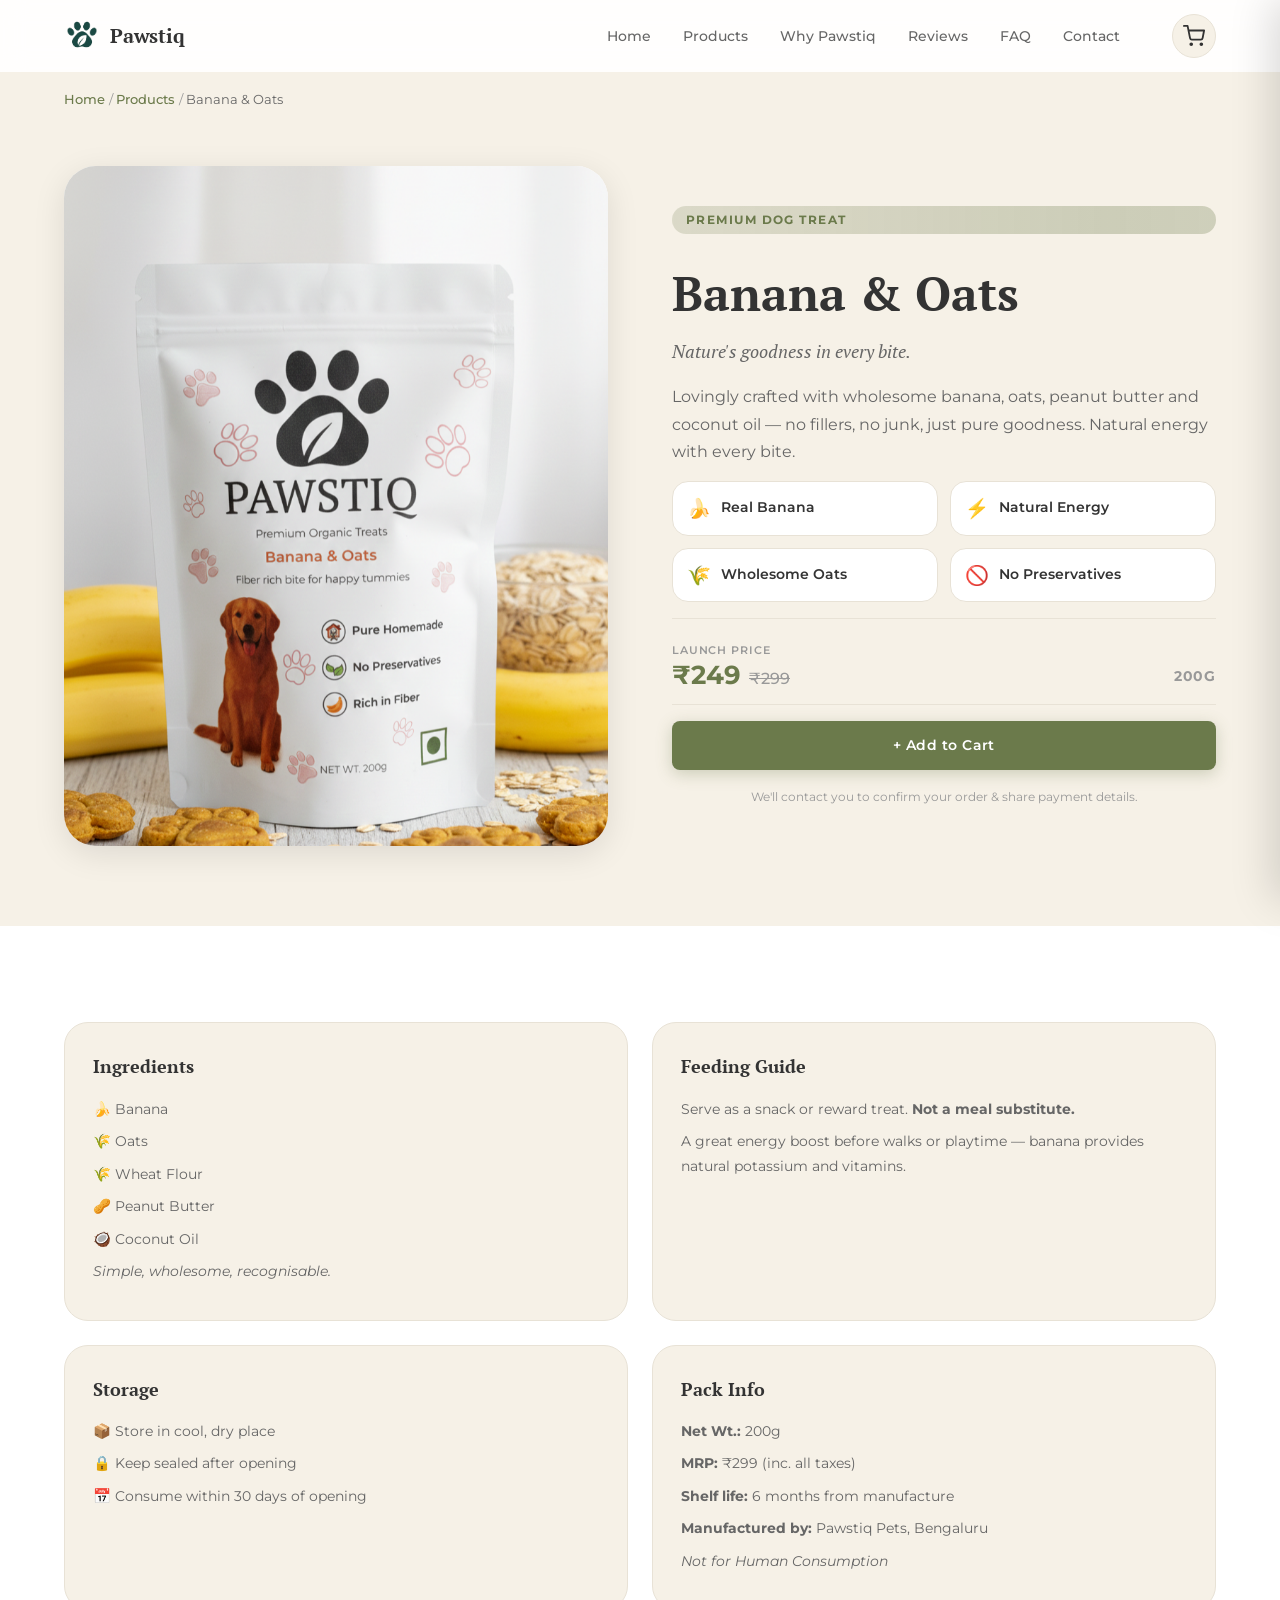
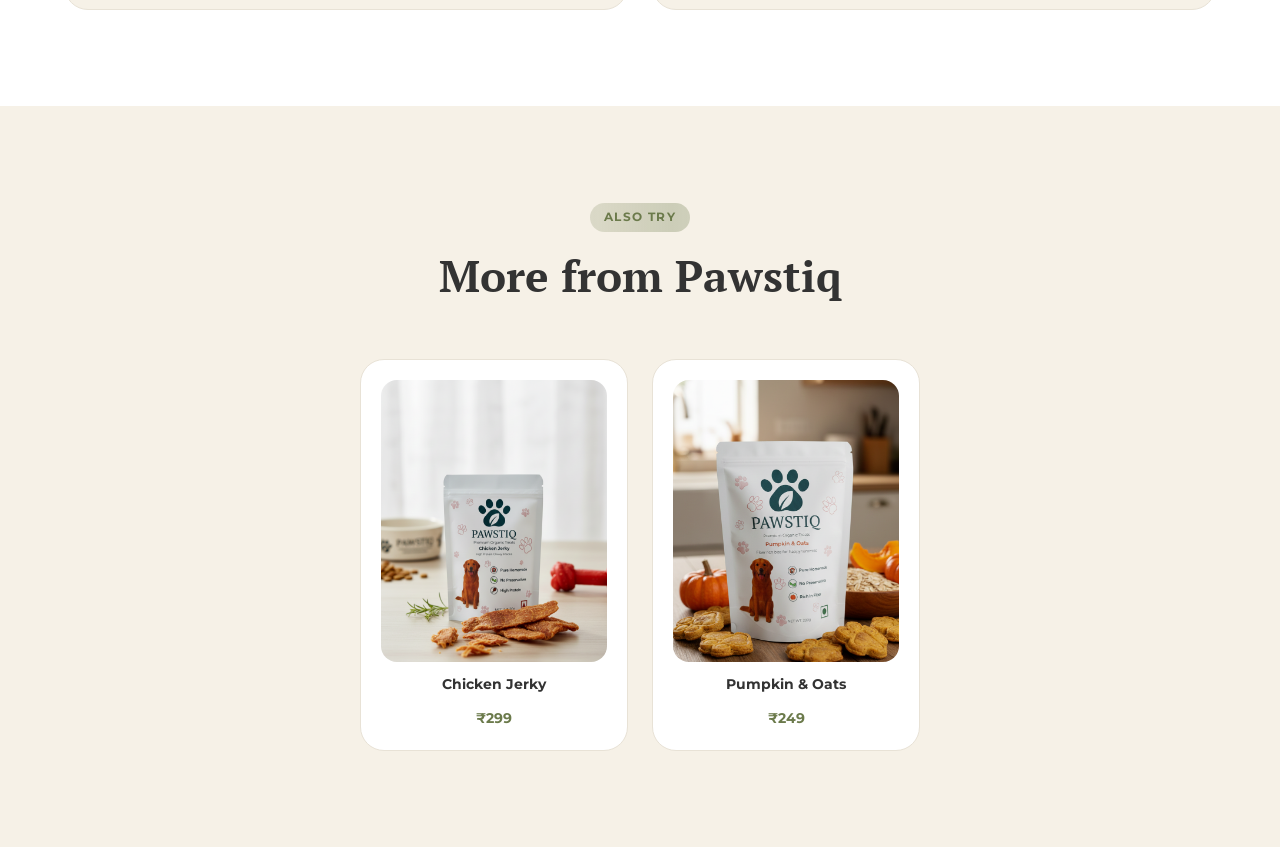
==== commit 194e7c5c: "Fix cart bug for quanity update" ====
--- a/products/banana-oats.html
+++ b/products/banana-oats.html
@@ -73,7 +73,9 @@
             <span class="product-weight">200g</span>
           </div>
 
-          <button class="btn btn-primary btn-lg add-to-cart-btn" data-id="banana" data-name="Banana & Oats" data-price="249" data-weight="200g" style="width:100%;justify-content:center;">+ Add to Cart</button>
+          <div class="cart-action-wrap" data-id="banana">
+            <button class="btn btn-primary btn-lg add-to-cart-btn" data-id="banana" data-name="Banana & Oats" data-price="249" data-weight="200g" style="width:100%;justify-content:center;">+ Add to Cart</button>
+          </div>
           <p class="product-note">We'll contact you to confirm your order &amp; share payment details.</p>
         </div>
       </div>
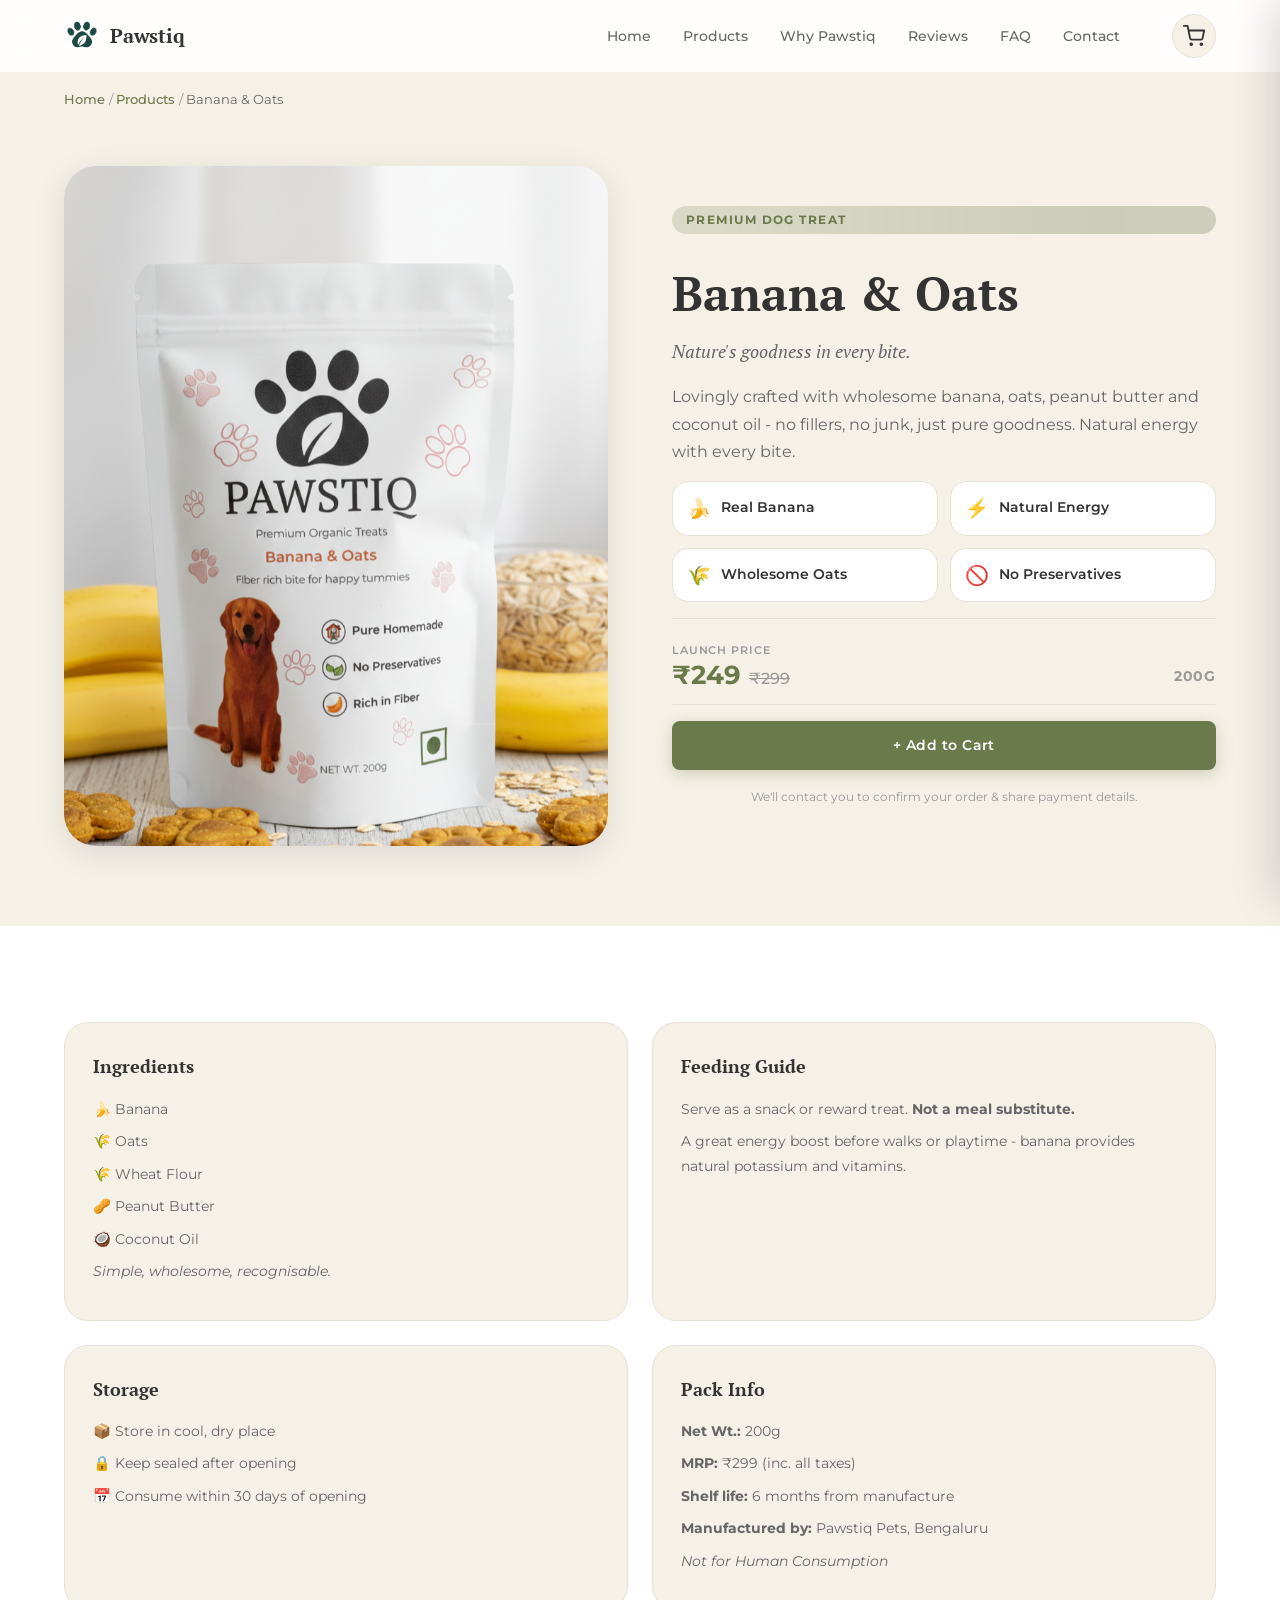
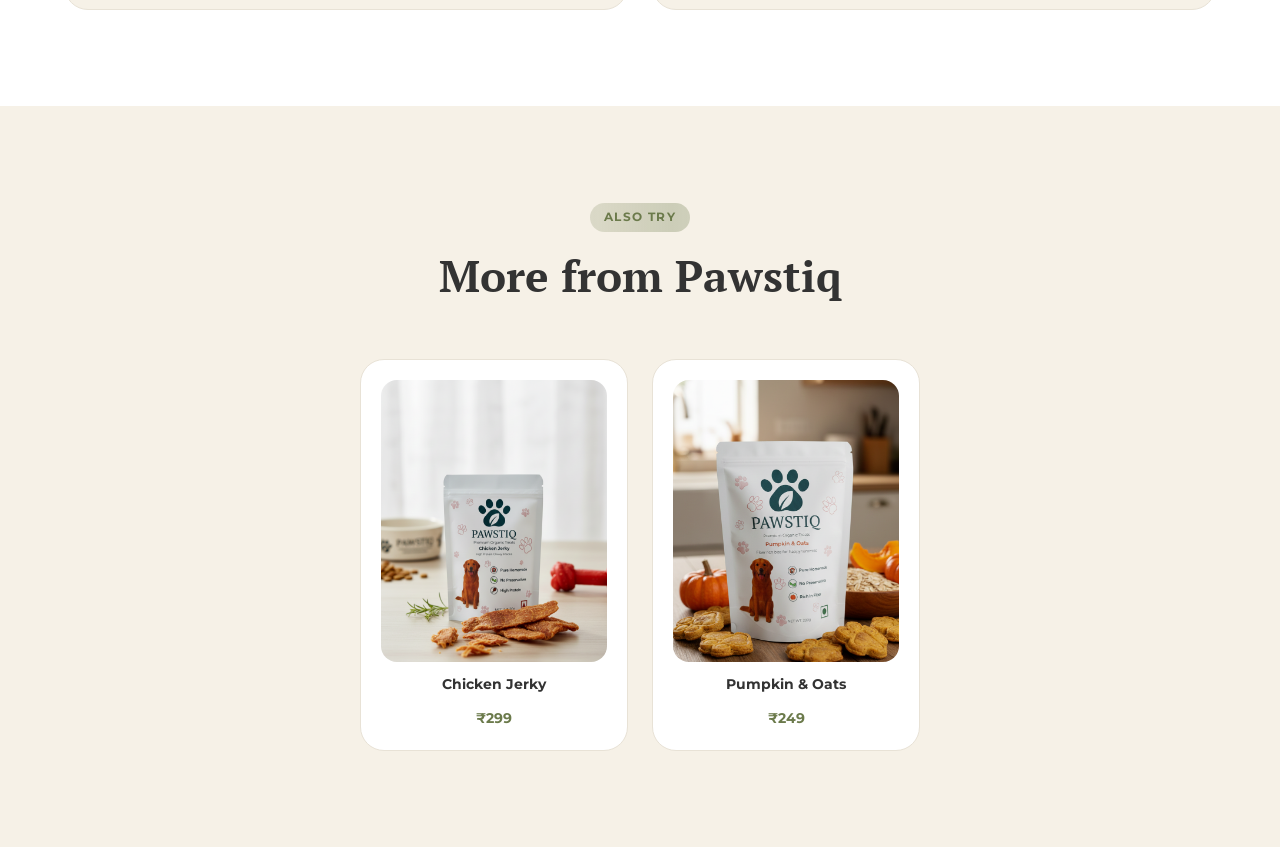
==== commit d90f6575: "Fix few suggestions" ====
--- a/products/banana-oats.html
+++ b/products/banana-oats.html
@@ -4,7 +4,7 @@
   <meta charset="UTF-8" />
   <meta name="viewport" content="width=device-width, initial-scale=1.0" />
   <title>Banana & Oats | Pawstiq Premium Organic Dog Treats</title>
-  <meta name="description" content="Pawstiq Banana & Oats — banana, oats, wheat flour, peanut butter, coconut oil. Rich in fiber, natural energy. 200g for ₹249." />
+  <meta name="description" content="Pawstiq Banana & Oats - banana, oats, wheat flour, peanut butter, coconut oil. Rich in fiber, natural energy. 200g for ₹249." />
   <link rel="icon" type="image/png" href="../assets/favicon.png" />
   <link rel="preconnect" href="https://fonts.googleapis.com" />
   <link rel="preconnect" href="https://fonts.gstatic.com" crossorigin />
@@ -56,7 +56,7 @@
           <span class="section-tag">Premium Dog Treat</span>
           <h1 class="product-hero-title">Banana & Oats</h1>
           <p class="product-hero-tagline">Nature's goodness in every bite.</p>
-          <p class="product-hero-desc">Lovingly crafted with wholesome banana, oats, peanut butter and coconut oil — no fillers, no junk, just pure goodness. Natural energy with every bite.</p>
+          <p class="product-hero-desc">Lovingly crafted with wholesome banana, oats, peanut butter and coconut oil - no fillers, no junk, just pure goodness. Natural energy with every bite.</p>
 
           <div class="product-highlights">
             <div class="highlight-item"><span class="highlight-icon">🍌</span><span>Real Banana</span></div>
@@ -101,7 +101,7 @@
         <div class="detail-card reveal">
           <h2>Feeding Guide</h2>
           <p>Serve as a snack or reward treat. <strong>Not a meal substitute.</strong></p>
-          <p>A great energy boost before walks or playtime — banana provides natural potassium and vitamins.</p>
+          <p>A great energy boost before walks or playtime - banana provides natural potassium and vitamins.</p>
         </div>
 
         <div class="detail-card reveal">
@@ -163,7 +163,19 @@
     </div>
     <div class="cart-items" id="cartItems"></div>
     <div class="cart-footer" id="cartFooter">
+      <div class="cart-subtotal-row">
+        <span>Subtotal</span>
+        <span id="cartSubtotal">₹0</span>
+      </div>
+      <div class="cart-shipping-row" id="cartShippingRow">
+        <span>Shipping</span>
+        <span id="cartShipping">₹50</span>
+      </div>
+      <div class="cart-free-shipping" id="cartFreeShipping">
+        🎉 Free shipping on this order!
+      </div>
       <div class="cart-total-row"><span>Total</span><span id="cartTotal">₹0</span></div>
+      <button class="btn btn-outline" id="cartAddMore">+ Add More Items</button>
       <button class="btn btn-primary btn-lg cart-checkout-btn" id="cartCheckoutBtn">Proceed to Checkout</button>
     </div>
   </div>
@@ -174,10 +186,11 @@
       <button class="order-modal-close" id="orderModalClose" aria-label="Close">&times;</button>
       <span class="section-tag">Checkout</span>
       <h2 class="order-modal-title">Delivery Details</h2>
-      <p class="order-modal-subtitle">Fill in your details — we'll confirm and share payment info.</p>
+      <p class="order-modal-subtitle">Fill in your details - we'll confirm and share payment info.</p>
       <form class="order-form" id="orderForm" novalidate>
         <div class="form-group"><label for="of-name">Your Name *</label><input type="text" id="of-name" name="name" placeholder="e.g. Priya Sharma" required /></div>
         <div class="form-group"><label for="of-phone">Phone Number *</label><input type="tel" id="of-phone" name="phone" placeholder="e.g. 9876543210" required /></div>
+        <div class="form-group"><label for="of-email">Email Address <span class="form-optional">(optional)</span></label><input type="email" id="of-email" name="email" placeholder="e.g. priya@gmail.com" /></div>
         <div class="form-group"><label for="of-address">House / Flat No. & Street *</label><textarea id="of-address" name="address" rows="2" placeholder="e.g. 12, 3rd Cross, MG Road" required></textarea></div>
         <div class="form-row">
           <div class="form-group"><label for="of-city">City *</label><input type="text" id="of-city" name="city" placeholder="Bengaluru" required /></div>
@@ -198,6 +211,7 @@
       <div class="order-success" id="orderSuccess">
         <div class="order-success-icon">🐾</div>
         <h3>Order Received!</h3>
+        <p class="success-order-id">Order ID: <strong id="successOrderId"></strong></p>
         <p>Thank you! We'll contact you shortly on <strong id="successPhone"></strong> to confirm your order and share payment details.</p>
         <button class="btn btn-outline" id="orderSuccessClose">Close</button>
       </div>
--- a/css/style.css
+++ b/css/style.css
@@ -1,5 +1,5 @@
 /* =====================================================
-   PAWSTIQ — Premium Organic Dog Treats
+   PAWSTIQ - Premium Organic Dog Treats
    style.css
    ===================================================== */
 
@@ -520,31 +520,81 @@
 .ingredients .section-subtitle { color: rgba(255,255,255,.75); }
 .ingredients-grid {
   display: grid;
-  grid-template-columns: repeat(4, 1fr);
-  gap: 20px;
+  grid-template-columns: repeat(2, 1fr);
+  gap: 16px;
   margin-bottom: 40px;
 }
-@media (min-width: 960px) {
-  .ingredients-grid { grid-template-columns: repeat(7, 1fr); }
+@media (min-width: 540px) {
+  .ingredients-grid { grid-template-columns: repeat(3, 1fr); }
+}
+@media (min-width: 900px) {
+  .ingredients-grid { grid-template-columns: repeat(4, 1fr); }
 }
 .ingredient {
-  background: rgba(255,255,255,.10);
-  border: 1px solid rgba(255,255,255,.18);
+  background: transparent;
+  border: none;
   border-radius: var(--radius-md);
-  padding: 28px 16px;
+  padding: 0;
   text-align: center;
-  transition: background var(--transition), transform var(--transition);
-}
-.ingredient:hover {
-  background: rgba(255,255,255,.18);
-  transform: translateY(-4px);
-}
+}
+.ingredient:hover { background: transparent; transform: none; }
 .ingredient-icon { font-size: 2.25rem; display: block; margin-bottom: 10px; }
 .ingredient-name {
   font-size: .8rem;
   font-weight: 600;
   color: rgba(255,255,255,.85);
   letter-spacing: .04em;
+}
+/* Flip card */
+.flip-card {
+  perspective: 1000px;
+  cursor: pointer;
+  height: 200px;
+}
+.flip-inner {
+  position: relative;
+  width: 100%;
+  height: 100%;
+  transform-style: preserve-3d;
+  transition: transform .55s cubic-bezier(.4,0,.2,1);
+}
+.flip-card:hover .flip-inner,
+.flip-card.flipped .flip-inner { transform: rotateY(180deg); }
+.flip-front,
+.flip-back {
+  position: absolute;
+  inset: 0;
+  backface-visibility: hidden;
+  -webkit-backface-visibility: hidden;
+  border-radius: var(--radius-md);
+  display: flex;
+  flex-direction: column;
+  align-items: center;
+  justify-content: center;
+  padding: 20px 16px;
+}
+.flip-front {
+  background: rgba(255,255,255,.10);
+  border: 1px solid rgba(255,255,255,.18);
+  gap: 10px;
+}
+.flip-back {
+  background: var(--white);
+  transform: rotateY(180deg);
+  gap: 8px;
+}
+.flip-back h4 {
+  font-family: var(--font-heading);
+  font-size: .9rem;
+  color: var(--olive);
+  text-align: center;
+}
+.flip-back p {
+  font-size: .78rem;
+  color: var(--text-light);
+  line-height: 1.55;
+  text-align: center;
+  margin: 0;
 }
 .ingredients-note {
   text-align: center;
@@ -693,7 +743,7 @@
 /* ======================================================
    FAQ
    ====================================================== */
-.faq { background: var(--white); }
+.faq { background: var(--beige); }
 .faq-list {
   max-width: 760px;
   margin: 0 auto;
@@ -754,14 +804,16 @@
 /* ======================================================
    CONTACT
    ====================================================== */
-.contact { background: var(--beige); }
+.contact { background: var(--white); }
 .contact-grid {
   display: grid;
-  grid-template-columns: repeat(auto-fit, minmax(230px, 1fr));
+  grid-template-columns: repeat(2, 1fr);
   gap: 24px;
+  max-width: 760px;
+  margin: 0 auto;
 }
 .contact-card {
-  background: var(--white);
+  background: var(--beige);
   border-radius: var(--radius-lg);
   padding: 32px 24px;
   text-align: center;
@@ -772,7 +824,23 @@
   transform: translateY(-4px);
   box-shadow: var(--shadow-card);
 }
-.contact-icon { font-size: 2rem; margin-bottom: 12px; }
+.contact-tagline {
+  max-width: 580px;
+  margin: 0 auto 40px;
+  text-align: center;
+}
+.contact-tagline p {
+  font-size: .95rem;
+  color: var(--text-light);
+  line-height: 1.7;
+  font-style: italic;
+}
+.contact-response-time {
+  font-size: .78rem;
+  color: var(--text-muted);
+  margin-top: 8px !important;
+  margin-bottom: 0 !important;
+}
 .contact-card h3 {
   font-family: var(--font-heading);
   font-size: 1.1rem;
@@ -1050,6 +1118,16 @@
   color: var(--olive);
 }
 .order-success p { font-size: .95rem; color: var(--text-light); margin-bottom: 24px; line-height: 1.7; }
+.success-order-id {
+  font-size: .85rem;
+  background: var(--beige);
+  border: 1.5px solid var(--border);
+  border-radius: var(--radius-sm);
+  padding: 8px 16px;
+  margin-bottom: 12px !important;
+  color: var(--text-muted);
+  letter-spacing: .04em;
+}
 .order-modal-overlay {
   position: fixed;
   inset: 0;
@@ -1343,12 +1421,34 @@
   font-size: 1rem;
   font-weight: 700;
 }
+.cart-subtotal-row, .cart-shipping-row {
+  display: flex;
+  justify-content: space-between;
+  align-items: center;
+  font-size: .88rem;
+  color: var(--text-light);
+  padding: 2px 0;
+}
+.cart-shipping-row { color: var(--text); }
+.cart-free-shipping {
+  font-size: .82rem;
+  font-weight: 600;
+  color: var(--olive);
+  background: rgba(107,122,75,.08);
+  border-radius: var(--radius-sm);
+  padding: 6px 10px;
+  text-align: center;
+}
 .cart-total-row span:last-child {
   font-size: 1.4rem;
   color: var(--olive);
   font-family: var(--font-body);
 }
 .cart-checkout-btn { width: 100%; justify-content: center; }
+.cart-add-more-btn, #cartAddMore {
+  width: 100%;
+  justify-content: center;
+}
 
 /* ======================================================
    ADVANCED VISUAL EFFECTS
@@ -1409,12 +1509,6 @@
   60%     { transform: translateY(-2px) scale(1.05); }
 }
 
-/* Ingredient card glow on hover */
-.ingredient:hover {
-  background: rgba(255,255,255,.22);
-  box-shadow: 0 0 20px rgba(255,255,255,.12);
-}
-
 /* ======================================================
    SCROLL REVEAL
    ====================================================== */
@@ -1442,8 +1536,9 @@
   .section { padding: 72px 0; }
 
   /* Navbar mobile */
-  .hamburger { display: flex; }
+  .hamburger { display: flex; margin-left: 0; }
   .nav-cta { display: none; }
+  .cart-btn { margin-left: auto; }
   .nav-menu {
     position: fixed;
     top: var(--nav-h);
--- a/css/product.css
+++ b/css/product.css
@@ -1,5 +1,5 @@
 /* =====================================================
-   product.css — styles for individual product pages
+   product.css - styles for individual product pages
    ===================================================== */
 
 /* Breadcrumb */
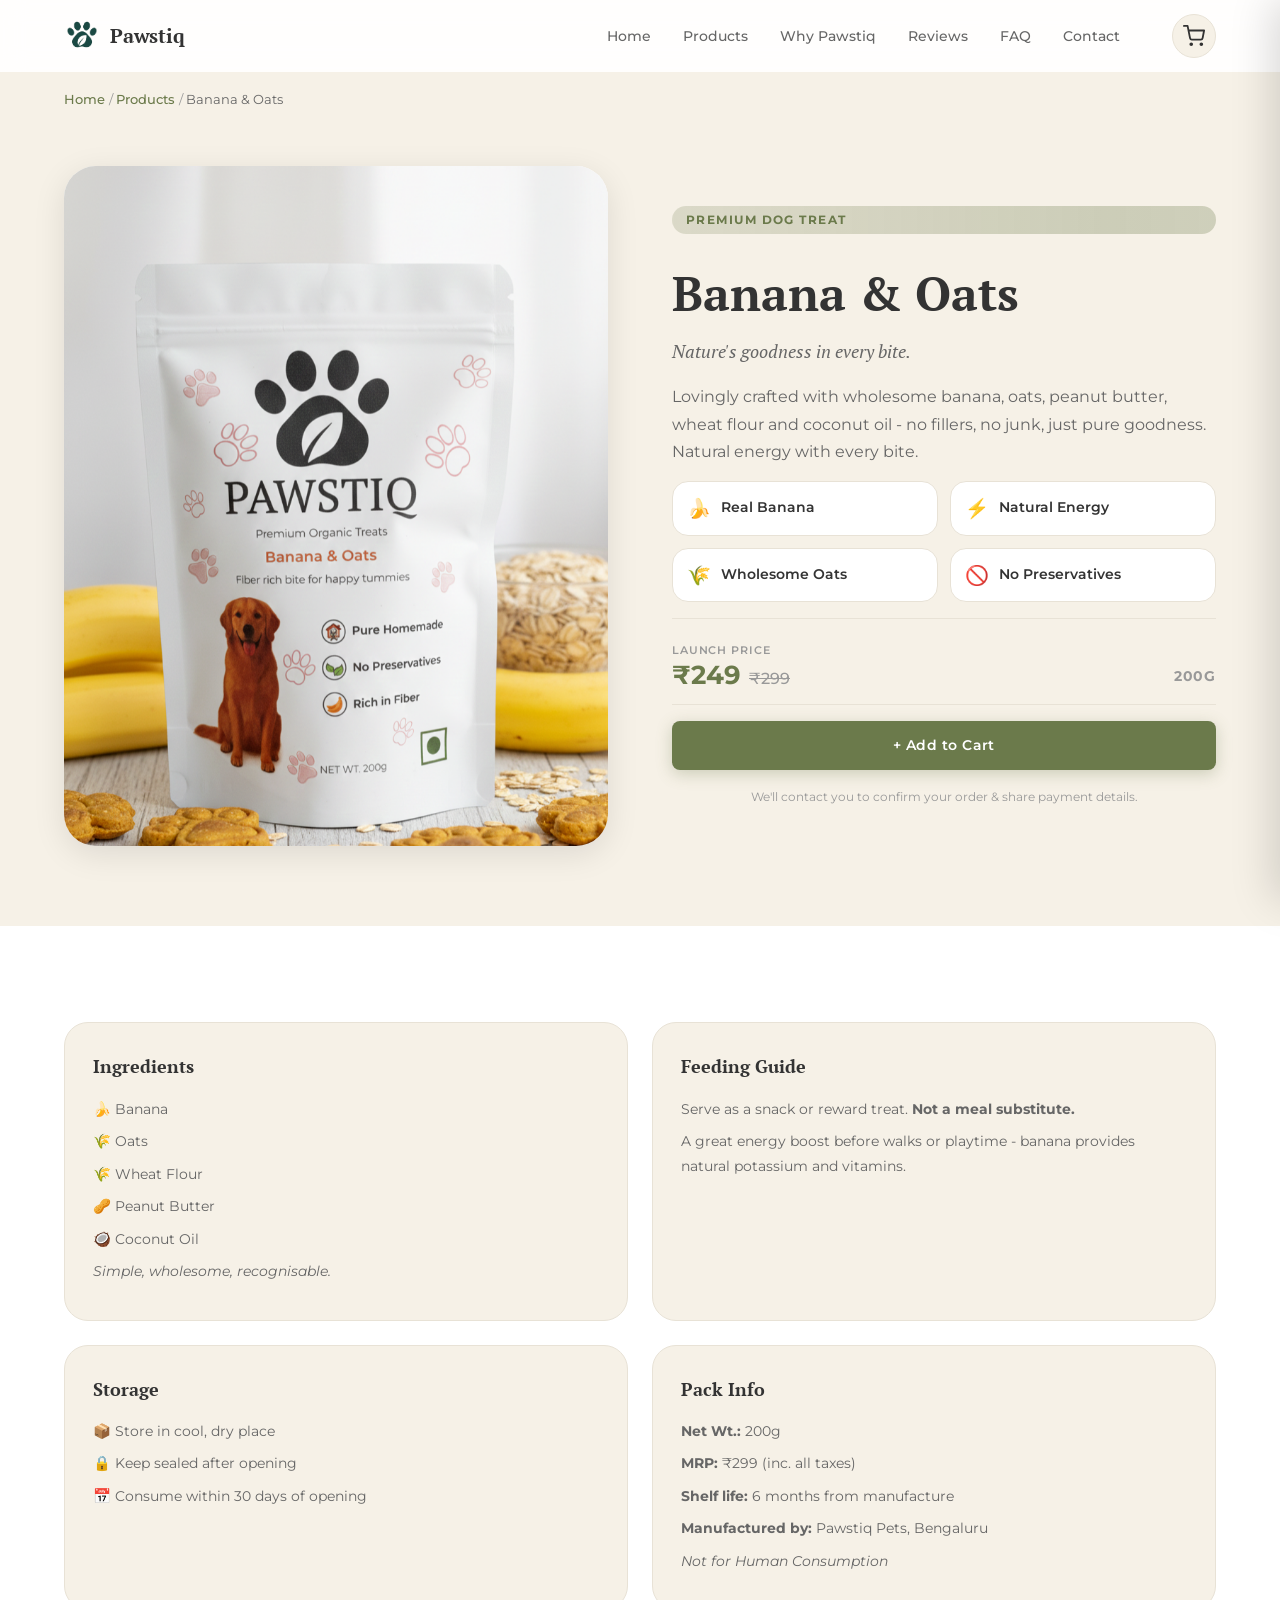
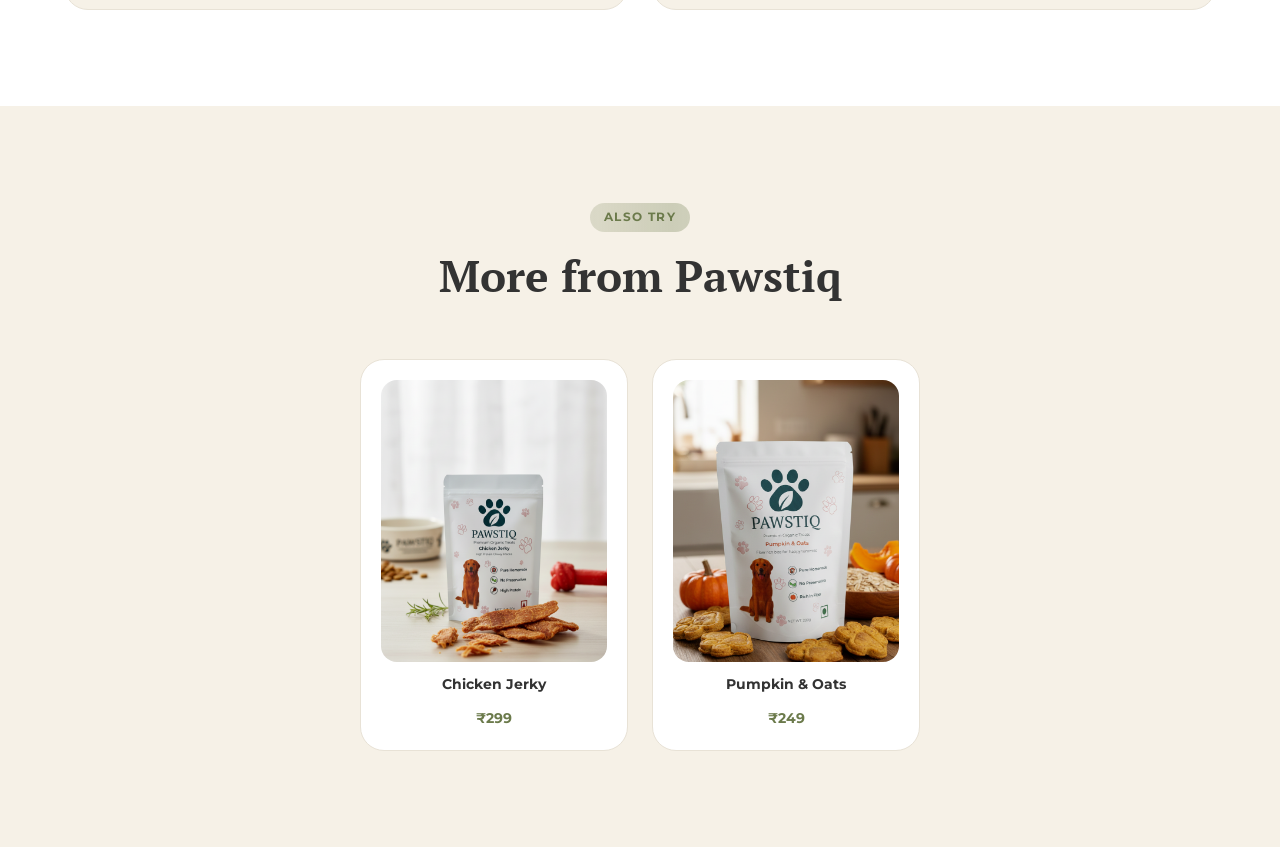
==== commit 37983f7f: "Fix contents on the page" ====
--- a/products/banana-oats.html
+++ b/products/banana-oats.html
@@ -9,6 +9,15 @@
   <link rel="preconnect" href="https://fonts.googleapis.com" />
   <link rel="preconnect" href="https://fonts.gstatic.com" crossorigin />
   <link href="https://fonts.googleapis.com/css2?family=PT+Serif:ital,wght@0,400;0,700;1,400&family=Montserrat:wght@300;400;500;600;700&display=swap" rel="stylesheet" />
+  <!-- Google Analytics -->
+  <script async src="https://www.googletagmanager.com/gtag/js?id=G-WWGC5LHVJN"></script>
+  <script>
+    window.dataLayer = window.dataLayer || [];
+    function gtag(){dataLayer.push(arguments);}
+    gtag('js', new Date());
+    gtag('config', 'G-WWGC5LHVJN');
+  </script>
+
   <link rel="stylesheet" href="../css/style.css" />
   <link rel="stylesheet" href="../css/product.css" />
 </head>
@@ -56,7 +65,7 @@
           <span class="section-tag">Premium Dog Treat</span>
           <h1 class="product-hero-title">Banana & Oats</h1>
           <p class="product-hero-tagline">Nature's goodness in every bite.</p>
-          <p class="product-hero-desc">Lovingly crafted with wholesome banana, oats, peanut butter and coconut oil - no fillers, no junk, just pure goodness. Natural energy with every bite.</p>
+          <p class="product-hero-desc">Lovingly crafted with wholesome banana, oats, peanut butter, wheat flour and coconut oil - no fillers, no junk, just pure goodness. Natural energy with every bite.</p>
 
           <div class="product-highlights">
             <div class="highlight-item"><span class="highlight-icon">🍌</span><span>Real Banana</span></div>
--- a/css/style.css
+++ b/css/style.css
@@ -468,6 +468,15 @@
   padding: 4px 12px;
   border-radius: 999px;
 }
+.product-tags::after {
+  content: '';
+  flex-basis: 100%;
+  height: 0;
+  order: 1;
+}
+.product-tags li:last-child {
+  order: 2;
+}
 .product-footer {
   display: flex;
   align-items: center;
@@ -521,80 +530,47 @@
 .ingredients-grid {
   display: grid;
   grid-template-columns: repeat(2, 1fr);
-  gap: 16px;
+  gap: 12px;
   margin-bottom: 40px;
 }
-@media (min-width: 540px) {
-  .ingredients-grid { grid-template-columns: repeat(3, 1fr); }
-}
-@media (min-width: 900px) {
-  .ingredients-grid { grid-template-columns: repeat(4, 1fr); }
-}
+@media (min-width: 768px) { .ingredients-grid { grid-template-columns: repeat(4, 1fr); gap: 16px; } }
+@media (min-width: 1024px) { .ingredients-grid { grid-template-columns: repeat(7, 1fr); gap: 16px; } }
+
+/* Ingredients grid */
+.ingredients-grid {
+  display: grid;
+  grid-template-columns: repeat(2, 1fr);
+  gap: 12px;
+  margin-bottom: 40px;
+}
+@media (min-width: 768px) { .ingredients-grid { grid-template-columns: repeat(4, 1fr); gap: 16px; } }
+@media (min-width: 1024px) { .ingredients-grid { grid-template-columns: repeat(7, 1fr); gap: 16px; } }
+
 .ingredient {
-  background: transparent;
-  border: none;
-  border-radius: var(--radius-md);
-  padding: 0;
-  text-align: center;
-}
-.ingredient:hover { background: transparent; transform: none; }
-.ingredient-icon { font-size: 2.25rem; display: block; margin-bottom: 10px; }
-.ingredient-name {
-  font-size: .8rem;
-  font-weight: 600;
-  color: rgba(255,255,255,.85);
-  letter-spacing: .04em;
-}
-/* Flip card */
-.flip-card {
-  perspective: 1000px;
-  cursor: pointer;
-  height: 200px;
-}
-.flip-inner {
-  position: relative;
-  width: 100%;
-  height: 100%;
-  transform-style: preserve-3d;
-  transition: transform .55s cubic-bezier(.4,0,.2,1);
-}
-.flip-card:hover .flip-inner,
-.flip-card.flipped .flip-inner { transform: rotateY(180deg); }
-.flip-front,
-.flip-back {
-  position: absolute;
-  inset: 0;
-  backface-visibility: hidden;
-  -webkit-backface-visibility: hidden;
-  border-radius: var(--radius-md);
-  display: flex;
-  flex-direction: column;
-  align-items: center;
-  justify-content: center;
-  padding: 20px 16px;
-}
-.flip-front {
   background: rgba(255,255,255,.10);
   border: 1px solid rgba(255,255,255,.18);
-  gap: 10px;
-}
-.flip-back {
-  background: var(--white);
-  transform: rotateY(180deg);
-  gap: 8px;
-}
-.flip-back h4 {
-  font-family: var(--font-heading);
-  font-size: .9rem;
-  color: var(--olive);
+  border-radius: var(--radius-md);
+  padding: 20px 12px;
   text-align: center;
-}
-.flip-back p {
-  font-size: .78rem;
-  color: var(--text-light);
-  line-height: 1.55;
-  text-align: center;
-  margin: 0;
+  display: flex;
+  flex-direction: column;
+  align-items: center;
+  gap: 6px;
+  transition: background var(--transition), transform var(--transition);
+}
+.ingredient:hover { background: rgba(255,255,255,.10); transform: none; }
+@media (hover: none) { .ingredient:hover { background: rgba(255,255,255,.10); } }
+.ingredient-icon { font-size: 2rem; }
+.ingredient-name {
+  font-size: .82rem;
+  font-weight: 700;
+  color: rgba(255,255,255,.90);
+  letter-spacing: .03em;
+}
+.ingredient-benefit {
+  font-size: .68rem;
+  color: rgba(255,255,255,.60);
+  line-height: 1.4;
 }
 .ingredients-note {
   text-align: center;
@@ -1591,7 +1567,6 @@
   .hero-headline { font-size: 2.2rem; }
   .hero-actions { flex-direction: column; align-items: flex-start; }
   .instagram-grid { grid-template-columns: repeat(2, 1fr); }
-  .ingredients-grid { grid-template-columns: repeat(3, 1fr); }
 }
 
 /* ---------- Accessibility ---------- */
